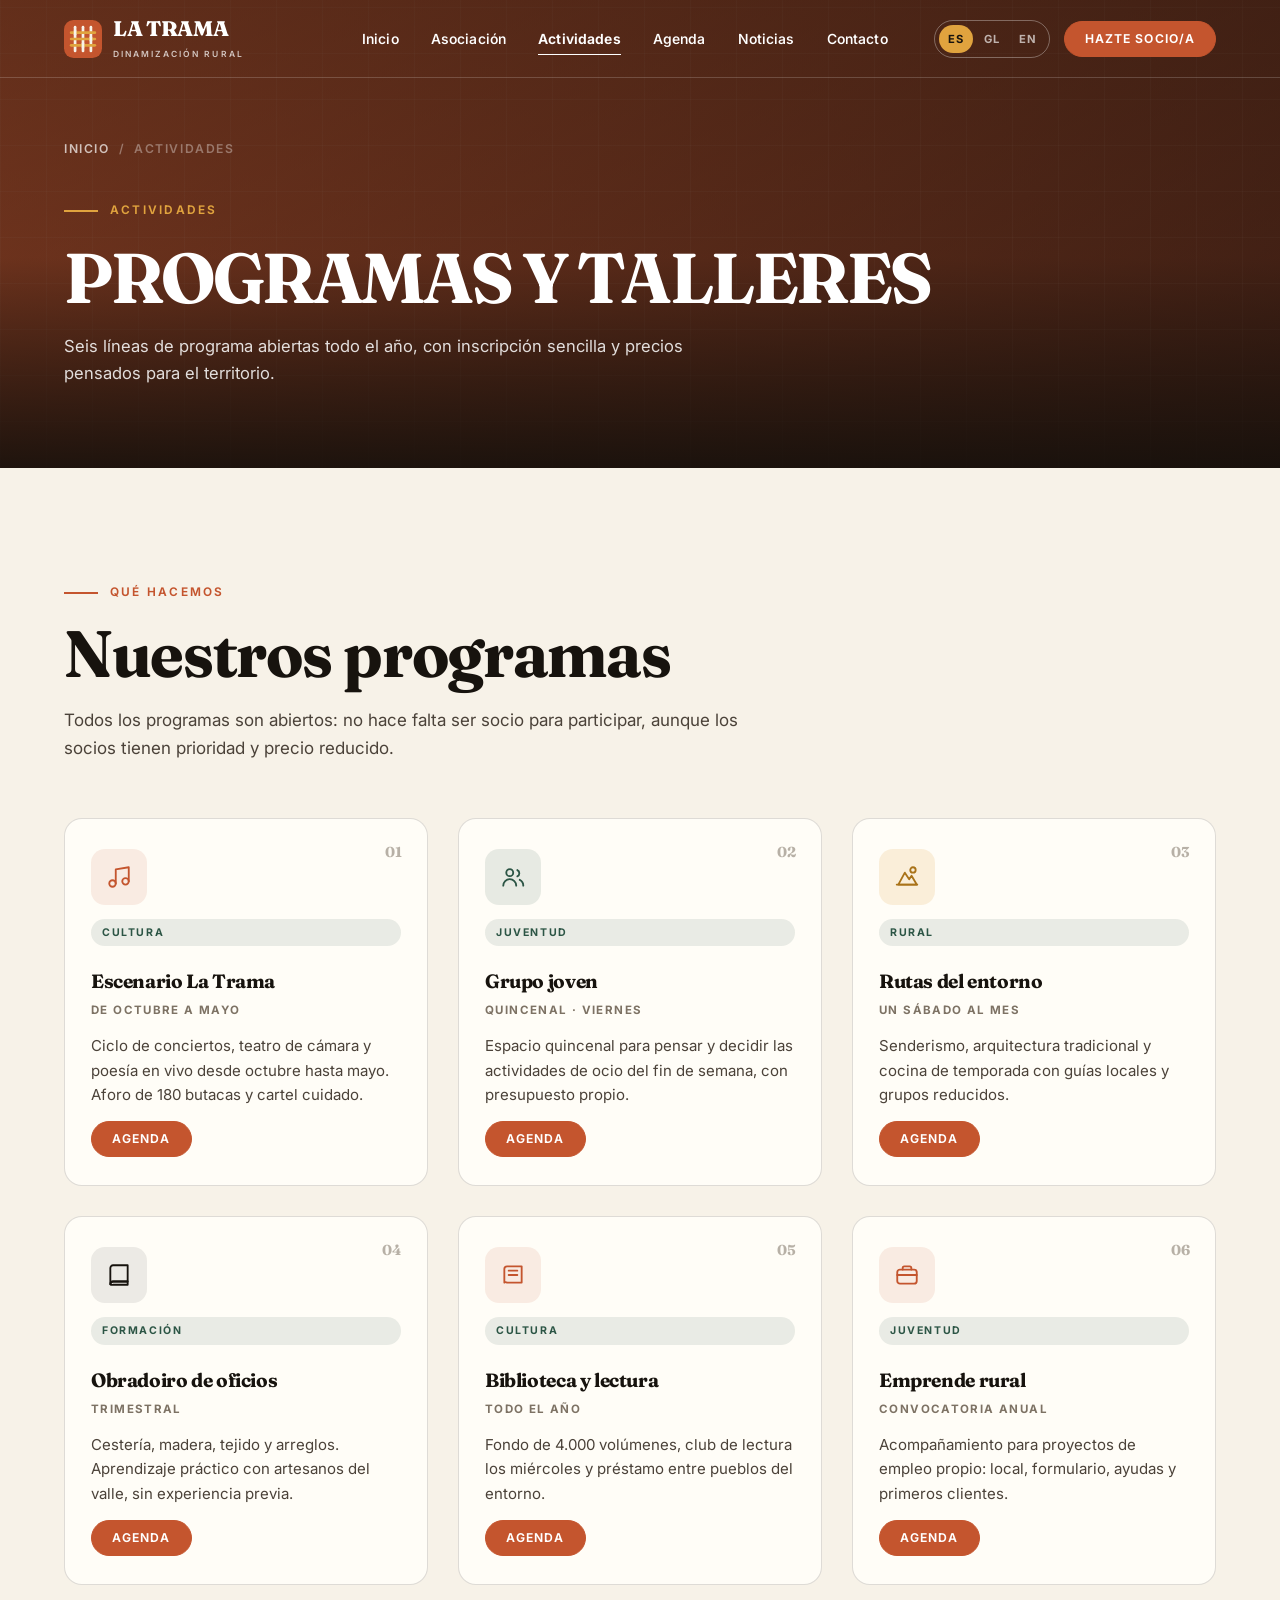
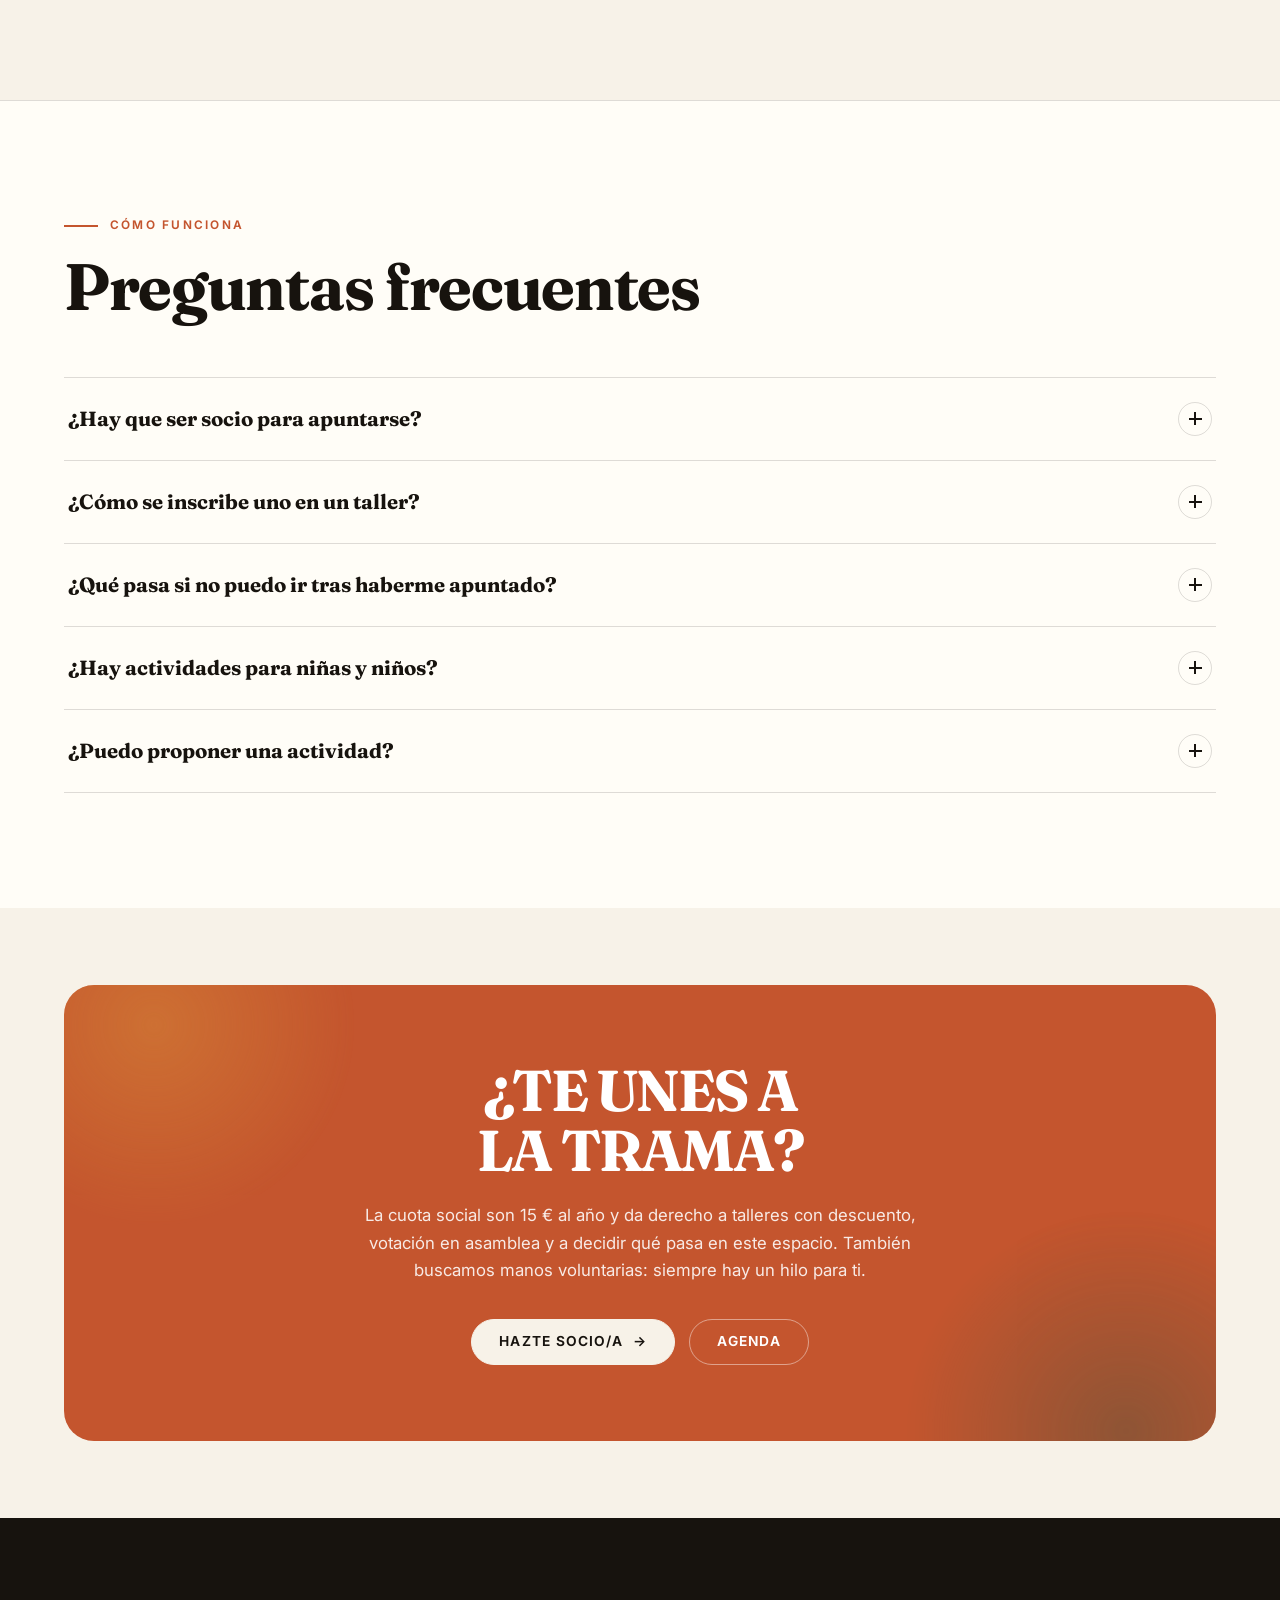
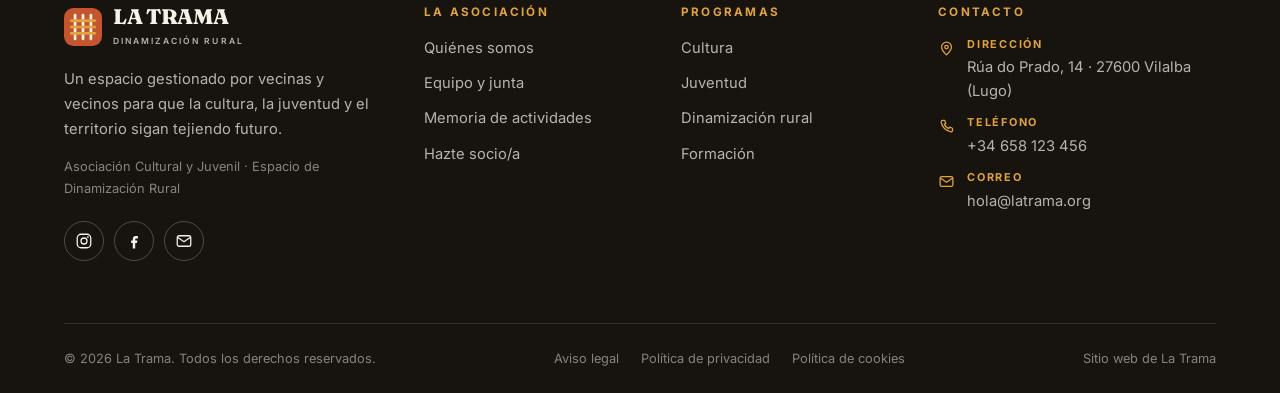
==== actividades.html @ b0d69751 "Web de La Trama: lloc estàtic multilingüe (ES/GL/EN)" ====
<!DOCTYPE html>
<html lang="es">
<head>
<meta charset="utf-8">
<meta name="viewport" content="width=device-width, initial-scale=1">
<title data-i18n-title="meta.title">La Trama · Asociación Cultural y Juvenil y Espacio de Dinamización Rural</title>
<meta name="description" content="Actividades y programas de La Trama: cultura, juventud, dinamización rural y formación con talleres abiertos todo el año." data-i18n-content="meta.desc.prog">
<meta name="theme-color" content="#973f1f">
<link rel="icon" href="data:image/svg+xml,%3Csvg xmlns='http://www.w3.org/2000/svg' viewBox='0 0 48 48'%3E%3Crect width='48' height='48' rx='12' fill='%23c4552e'/%3E%3Cg stroke='%23f7f2e8' stroke-width='3.4' stroke-linecap='round'%3E%3Cpath d='M14 9v30'/%3E%3Cpath d='M24 9v30'/%3E%3Cpath d='M34 9v30'/%3E%3C/g%3E%3Cg stroke='%23e0a33e' stroke-width='3.4' stroke-linecap='round'%3E%3Cpath d='M9 16h30'/%3E%3Cpath d='M9 32h30'/%3E%3Cpath d='M9 24h30'/%3E%3C/g%3E%3C/svg%3E">
<link rel="preconnect" href="https://fonts.googleapis.com">
<link rel="preconnect" href="https://fonts.gstatic.com" crossorigin>
<link href="https://fonts.googleapis.com/css2?family=Fraunces:opsz,wght@9..144,400..900&family=Inter:wght@400;500;600;700&display=swap" rel="stylesheet">
<link rel="stylesheet" href="assets/css/style.css">
</head>
<body>

<a class="skip-link" href="#main" data-i18n="common.skip">Saltar al contenido</a>

<header class="site-header">
  <div class="header-inner">
    <a class="brand" href="index.html" aria-label="La Trama">
      <svg class="brand__mark" viewBox="0 0 48 48" aria-hidden="true">
        <rect width="48" height="48" rx="12" fill="#c4552e"/>
        <g stroke="#f7f2e8" stroke-width="3.4" stroke-linecap="round"><path d="M14 9v30"/><path d="M24 9v30"/><path d="M34 9v30"/></g>
        <g stroke="#e0a33e" stroke-width="3.4" stroke-linecap="round"><path d="M9 16h30"/><path d="M9 24h30"/><path d="M9 32h30"/></g>
        <g stroke="#f7f2e8" stroke-width="3.4" stroke-linecap="round"><path d="M14 14v4"/><path d="M24 30v4"/><path d="M34 22v4"/></g>
      </svg>
      <span>
        <span class="brand__name" data-i18n="brand.name">La Trama</span>
        <span class="brand__sub" data-i18n="brand.sub">Dinamización Rural</span>
      </span>
    </a>

    <nav class="nav" aria-label="Principal">
      <a class="nav__link" href="index.html" data-i18n="nav.home">Inicio</a>
      <a class="nav__link" href="asociacion.html" data-i18n="nav.assoc">Asociación</a>
      <a class="nav__link" href="actividades.html" aria-current="page" data-i18n="nav.prog">Actividades</a>
      <a class="nav__link" href="agenda.html" data-i18n="nav.agenda">Agenda</a>
      <a class="nav__link" href="noticias.html" data-i18n="nav.news">Noticias</a>
      <a class="nav__link" href="contacto.html" data-i18n="nav.contact">Contacto</a>
    </nav>

    <div class="header-actions">
      <div class="lang" role="group" aria-label="Idioma">
        <button class="lang__btn" type="button" data-lang-btn="es" aria-pressed="true">ES</button>
        <button class="lang__btn" type="button" data-lang-btn="gl" aria-pressed="false">GL</button>
        <button class="lang__btn" type="button" data-lang-btn="en" aria-pressed="false">EN</button>
      </div>
      <a class="btn btn--sm" href="contacto.html" data-i18n="nav.cta">Hazte socio/a</a>
      <button class="burger" type="button" aria-label="Menú" aria-controls="mobile-menu" aria-expanded="false" data-i18n-aria="nav.menu">
        <span></span><span></span><span></span>
      </button>
    </div>
  </div>
</header>

<div class="mobile-menu" id="mobile-menu" aria-hidden="true">
  <a class="mobile-menu__link" href="index.html" style="--i:0"><span data-i18n="nav.home">Inicio</span><span class="n" data-i18n="nav.num01">01</span></a>
  <a class="mobile-menu__link" href="asociacion.html" style="--i:1"><span data-i18n="nav.assoc">Asociación</span><span class="n" data-i18n="nav.num02">02</span></a>
  <a class="mobile-menu__link" href="actividades.html" style="--i:2"><span data-i18n="nav.prog">Actividades</span><span class="n" data-i18n="nav.num03">03</span></a>
  <a class="mobile-menu__link" href="agenda.html" style="--i:3"><span data-i18n="nav.agenda">Agenda</span><span class="n" data-i18n="nav.num04">04</span></a>
  <a class="mobile-menu__link" href="noticias.html" style="--i:4"><span data-i18n="nav.news">Noticias</span><span class="n" data-i18n="nav.num05">05</span></a>
  <a class="mobile-menu__link" href="contacto.html" style="--i:5"><span data-i18n="nav.contact">Contacto</span><span class="n" data-i18n="nav.num06">06</span></a>
  <div class="mobile-menu__foot">
    <span data-i18n="nav.write">¿Hablamos? Escríbenos a hola@latrama.org</span>
    <a class="btn btn--light btn--sm" href="contacto.html" data-i18n="nav.cta">Hazte socio/a</a>
  </div>
</div>

<main id="main">

  <section class="hero hero--page" style="--hero-a:#c4552e;--hero-b:#5d2a1a">
    <div class="hero__inner">
      <div class="hero__panel is-active">
        <nav class="breadcrumb" aria-label="migas">
          <a href="index.html" data-i18n="nav.home">Inicio</a><span aria-hidden="true">/</span><span data-i18n="nav.prog">Actividades</span>
        </nav>
        <span class="kicker kicker--light" data-i18n="prog.hero.kicker">Actividades</span>
        <h1 class="page-title" data-i18n="prog.hero.title">Programas y talleres</h1>
        <p class="page-intro" data-i18n="prog.hero.intro">Seis líneas de programa abiertas todo el año, con inscripción sencilla.</p>
      </div>
    </div>
  </section>

  <!-- Programas -->
  <section class="section" id="programas">
    <div class="container">
      <div class="section-head" data-reveal>
        <span class="kicker" data-i18n="prog.kicker">Qué hacemos</span>
        <h2 class="h1" data-i18n="prog.title">Nuestros programas</h2>
        <p data-i18n="prog.lead">Todos los programas son abiertos: no hace falta ser socio para participar.</p>
      </div>

      <div class="grid-3" data-reveal-group>
        <article class="area-card" data-reveal>
          <span class="area-card__num">01</span>
          <div class="area-card__icon">
            <svg width="26" height="26" viewBox="0 0 24 24" fill="none" stroke="currentColor" stroke-width="1.7" stroke-linecap="round" stroke-linejoin="round" aria-hidden="true"><path d="M9 18V5l12-2v13"/><circle cx="6" cy="18" r="3"/><circle cx="18" cy="16" r="3"/></svg>
          </div>
          <span class="event-cat" data-i18n="prog.p1.tag">Cultura</span>
          <h3 class="h4" data-i18n="prog.p1.title">Escenario La Trama</h3>
          <span class="area-card__meta" data-i18n="prog.p1.meta">De octubre a mayo</span>
          <p data-i18n="prog.p1.text">Ciclo de conciertos, teatro de cámara y poesía en vivo.</p>
          <a class="btn btn--sm" href="agenda.html" data-i18n="nav.agenda">Agenda</a>
        </article>

        <article class="area-card" data-reveal>
          <span class="area-card__num">02</span>
          <div class="area-card__icon">
            <svg width="26" height="26" viewBox="0 0 24 24" fill="none" stroke="currentColor" stroke-width="1.7" stroke-linecap="round" stroke-linejoin="round" aria-hidden="true"><circle cx="9" cy="8" r="3.2"/><path d="M3 20c0-3.3 2.7-6 6-6s6 2.7 6 6"/><path d="M16 5.6a3.2 3.2 0 0 1 0 5.8"/><path d="M18.2 14.6c1.9.9 3.3 2.9 3.3 5.4"/></svg>
          </div>
          <span class="event-cat" data-i18n="prog.p2.tag">Juventud</span>
          <h3 class="h4" data-i18n="prog.p2.title">Grupo joven</h3>
          <span class="area-card__meta" data-i18n="prog.p2.meta">Quincenal · Viernes</span>
          <p data-i18n="prog.p2.text">Espacio quincenal para pensar y decidir el ocio del fin de semana.</p>
          <a class="btn btn--sm" href="agenda.html" data-i18n="nav.agenda">Agenda</a>
        </article>

        <article class="area-card" data-reveal>
          <span class="area-card__num">03</span>
          <div class="area-card__icon">
            <svg width="26" height="26" viewBox="0 0 24 24" fill="none" stroke="currentColor" stroke-width="1.7" stroke-linecap="round" stroke-linejoin="round" aria-hidden="true"><path d="M2.5 19h19"/><path d="M4 19 10 8l4 6 2.2-3.2L21 19z"/><circle cx="17.5" cy="5.5" r="2.5"/></svg>
          </div>
          <span class="event-cat" data-i18n="prog.p3.tag">Rural</span>
          <h3 class="h4" data-i18n="prog.p3.title">Rutas del entorno</h3>
          <span class="area-card__meta" data-i18n="prog.p3.meta">Un sábado al mes</span>
          <p data-i18n="prog.p3.text">Senderismo, arquitectura tradicional y cocina de temporada.</p>
          <a class="btn btn--sm" href="agenda.html" data-i18n="nav.agenda">Agenda</a>
        </article>

        <article class="area-card" data-reveal>
          <span class="area-card__num">04</span>
          <div class="area-card__icon">
            <svg width="26" height="26" viewBox="0 0 24 24" fill="none" stroke="currentColor" stroke-width="1.7" stroke-linecap="round" stroke-linejoin="round" aria-hidden="true"><path d="M4 5.5A2.5 2.5 0 0 1 6.5 3H20v15H6.5A2.5 2.5 0 0 0 4 20.5z"/><path d="M4 20.5A2.5 2.5 0 0 1 6.5 18H20v3H6.5A2.5 2.5 0 0 1 4 20.5z"/></svg>
          </div>
          <span class="event-cat" data-i18n="prog.p4.tag">Formación</span>
          <h3 class="h4" data-i18n="prog.p4.title">Obradoiro de oficios</h3>
          <span class="area-card__meta" data-i18n="prog.p4.meta">Trimestral</span>
          <p data-i18n="prog.p4.text">Cestería, madera, tejido y arreglos con artesanos del valle.</p>
          <a class="btn btn--sm" href="agenda.html" data-i18n="nav.agenda">Agenda</a>
        </article>

        <article class="area-card" data-reveal>
          <span class="area-card__num">05</span>
          <div class="area-card__icon">
            <svg width="26" height="26" viewBox="0 0 24 24" fill="none" stroke="currentColor" stroke-width="1.7" stroke-linecap="round" stroke-linejoin="round" aria-hidden="true"><path d="M4 19V6.5A2.5 2.5 0 0 1 6.5 4H20v15H6.5A2.5 2.5 0 0 0 4 19z"/><path d="M8 8h8M8 12h8"/></svg>
          </div>
          <span class="event-cat" data-i18n="prog.p5.tag">Cultura</span>
          <h3 class="h4" data-i18n="prog.p5.title">Biblioteca y lectura</h3>
          <span class="area-card__meta" data-i18n="prog.p5.meta">Todo el año</span>
          <p data-i18n="prog.p5.text">Fondo de 4.000 volúmenes, club de lectura los miércoles.</p>
          <a class="btn btn--sm" href="agenda.html" data-i18n="nav.agenda">Agenda</a>
        </article>

        <article class="area-card" data-reveal>
          <span class="area-card__num">06</span>
          <div class="area-card__icon">
            <svg width="26" height="26" viewBox="0 0 24 24" fill="none" stroke="currentColor" stroke-width="1.7" stroke-linecap="round" stroke-linejoin="round" aria-hidden="true"><rect x="3" y="7" width="18" height="13" rx="2.5"/><path d="M8 7V5.5A1.5 1.5 0 0 1 9.5 4h5A1.5 1.5 0 0 1 16 5.5V7"/><path d="M3 12h18"/></svg>
          </div>
          <span class="event-cat" data-i18n="prog.p6.tag">Juventud</span>
          <h3 class="h4" data-i18n="prog.p6.title">Emprende rural</h3>
          <span class="area-card__meta" data-i18n="prog.p6.meta">Convocatoria anual</span>
          <p data-i18n="prog.p6.text">Acompañamiento para proyectos de empleo propio en el territorio.</p>
          <a class="btn btn--sm" href="agenda.html" data-i18n="nav.agenda">Agenda</a>
        </article>
      </div>
    </div>
  </section>

  <!-- FAQ -->
  <section class="section section--paper section--ruled" id="faq">
    <div class="container">
      <div class="section-head" data-reveal>
        <span class="kicker" data-i18n="prog.faq.kicker">Cómo funciona</span>
        <h2 class="h1" data-i18n="prog.faq.title">Preguntas frecuentes</h2>
      </div>

      <div class="accordion" data-accordion>
        <div class="acc-item">
          <button class="acc-btn" type="button" aria-expanded="false" aria-controls="faq-1">
            <span data-i18n="prog.faq.q1.q">¿Hay que ser socio para apuntarse?</span>
            <span class="acc-btn__icon" aria-hidden="true"></span>
          </button>
          <div class="acc-panel" id="faq-1">
            <div class="acc-panel__inner" data-i18n="prog.faq.q1.a">No. Cualquier persona puede participar en cualquier actividad.</div>
          </div>
        </div>
        <div class="acc-item">
          <button class="acc-btn" type="button" aria-expanded="false" aria-controls="faq-2">
            <span data-i18n="prog.faq.q2.q">¿Cómo se inscribe uno en un taller?</span>
            <span class="acc-btn__icon" aria-hidden="true"></span>
          </button>
          <div class="acc-panel" id="faq-2">
            <div class="acc-panel__inner" data-i18n="prog.faq.q2.a">Por correo electrónico, por teléfono o acercándote al espacio en horario de apertura.</div>
          </div>
        </div>
        <div class="acc-item">
          <button class="acc-btn" type="button" aria-expanded="false" aria-controls="faq-3">
            <span data-i18n="prog.faq.q3.q">¿Qué pasa si no puedo ir tras haberme apuntado?</span>
            <span class="acc-btn__icon" aria-hidden="true"></span>
          </button>
          <div class="acc-panel" id="faq-3">
            <div class="acc-panel__inner" data-i18n="prog.faq.q3.a">Avisando con 24 horas de antelación la plaza se libera sin penalización.</div>
          </div>
        </div>
        <div class="acc-item">
          <button class="acc-btn" type="button" aria-expanded="false" aria-controls="faq-4">
            <span data-i18n="prog.faq.q4.q">¿Hay actividades para niñas y niños?</span>
            <span class="acc-btn__icon" aria-hidden="true"></span>
          </button>
          <div class="acc-panel" id="faq-4">
            <div class="acc-panel__inner" data-i18n="prog.faq.q4.a">Sí, sobre todo en la Escola de Verán y en los talleres familiares de fin de semana.</div>
          </div>
        </div>
        <div class="acc-item">
          <button class="acc-btn" type="button" aria-expanded="false" aria-controls="faq-5">
            <span data-i18n="prog.faq.q5.q">¿Puedo proponer una actividad?</span>
            <span class="acc-btn__icon" aria-hidden="true"></span>
          </button>
          <div class="acc-panel" id="faq-5">
            <div class="acc-panel__inner" data-i18n="prog.faq.q5.a">Escríbenos con la idea y la junta la valora en la asamblea del mes siguiente.</div>
          </div>
        </div>
      </div>
    </div>
  </section>

  <section class="section section--tight">
    <div class="container">
      <div class="cta-band" data-reveal="zoom">
        <h2 data-i18n="cta.title">¿Te unes a la trama?</h2>
        <p data-i18n="cta.text">La cuota social son 15 € al año.</p>
        <div class="hero__actions">
          <a class="btn btn--light" href="contacto.html"><span data-i18n="cta.btn">Hazte socio/a</span><span class="btn__arrow" aria-hidden="true">→</span></a>
          <a class="btn btn--outline-light" href="agenda.html">Agenda</a>
        </div>
      </div>
    </div>
  </section>

</main>

<footer class="site-footer">
  <div class="container">
    <div class="footer-grid">
      <div class="footer-brand">
        <a class="brand" href="index.html">
          <svg class="brand__mark" viewBox="0 0 48 48" aria-hidden="true">
            <rect width="48" height="48" rx="12" fill="#c4552e"/>
            <g stroke="#f7f2e8" stroke-width="3.4" stroke-linecap="round"><path d="M14 9v30"/><path d="M24 9v30"/><path d="M34 9v30"/></g>
            <g stroke="#e0a33e" stroke-width="3.4" stroke-linecap="round"><path d="M9 16h30"/><path d="M9 24h30"/><path d="M9 32h30"/></g>
          </svg>
          <span>
            <span class="brand__name" data-i18n="brand.name">La Trama</span>
            <span class="brand__sub" data-i18n="brand.sub">Dinamización Rural</span>
          </span>
        </a>
        <p data-i18n="footer.about">Un espacio gestionado por vecinas y vecinos.</p>
        <p style="margin-top:14px;font-size:.8rem;opacity:.7" data-i18n="footer.tagline">Asociación Cultural y Juvenil · Espacio de Dinamización Rural</p>

        <div class="socials">
          <a href="#" aria-label="Instagram"><svg width="18" height="18" viewBox="0 0 24 24" fill="none" stroke="currentColor" stroke-width="1.7" aria-hidden="true"><rect x="3" y="3" width="18" height="18" rx="5"/><circle cx="12" cy="12" r="4"/><circle cx="17.2" cy="6.8" r="1.2" fill="currentColor" stroke="none"/></svg></a>
          <a href="#" aria-label="Facebook"><svg width="18" height="18" viewBox="0 0 24 24" fill="currentColor" aria-hidden="true"><path d="M14.6 8.6h2.6V5.4h-2.6A4.2 4.2 0 0 0 10.4 9.6v1.8H8.2v3.2h2.2V22h3.2v-7.4h2.4l.4-3.2h-2.8V9.8c0-.7.4-1.2 1-1.2z"/></svg></a>
          <a href="#" aria-label="Correo"><svg width="18" height="18" viewBox="0 0 24 24" fill="none" stroke="currentColor" stroke-width="1.7" aria-hidden="true"><rect x="3" y="5" width="18" height="14" rx="2.5"/><path d="m3.8 7.4 8.2 5.6 8.2-5.6" stroke-linecap="round"/></svg></a>
        </div>
      </div>

      <div class="footer-col">
        <h4 data-i18n="footer.assoc">La asociación</h4>
        <ul>
          <li><a href="asociacion.html" data-i18n="footer.l1">Quiénes somos</a></li>
          <li><a href="asociacion.html#equipo" data-i18n="footer.l2">Equipo y junta</a></li>
          <li><a href="noticias.html" data-i18n="footer.l3">Memoria de actividades</a></li>
          <li><a href="contacto.html" data-i18n="footer.l4">Hazte socio/a</a></li>
        </ul>
      </div>

      <div class="footer-col">
        <h4 data-i18n="footer.prog">Programas</h4>
        <ul>
          <li><a href="actividades.html" data-i18n="footer.p1">Cultura</a></li>
          <li><a href="actividades.html" data-i18n="footer.p2">Juventud</a></li>
          <li><a href="actividades.html" data-i18n="footer.p3">Dinamización rural</a></li>
          <li><a href="actividades.html" data-i18n="footer.p4">Formación</a></li>
        </ul>
      </div>

      <div class="footer-col footer-contact">
        <h4 data-i18n="footer.contact">Contacto</h4>
        <ul>
          <li><svg width="17" height="17" viewBox="0 0 24 24" fill="none" stroke="currentColor" stroke-width="1.8" aria-hidden="true"><path d="M12 21s7-6.3 7-11a7 7 0 1 0-14 0c0 4.7 7 11 7 11z"/><circle cx="12" cy="10" r="2.5"/></svg><span><b data-i18n="footer.address.label">Dirección</b><span data-i18n="footer.address.value">Rúa do Prado, 14 · 27600 Vilalba (Lugo)</span></span></li>
          <li><svg width="17" height="17" viewBox="0 0 24 24" fill="none" stroke="currentColor" stroke-width="1.8" aria-hidden="true"><path d="M6.5 3.5h3l1.5 4-2 1.5a12 12 0 0 0 6 6l1.5-2 4 1.5v3a2 2 0 0 1-2.2 2A16.5 16.5 0 0 1 4.5 5.7 2 2 0 0 1 6.5 3.5z" stroke-linejoin="round"/></svg><span><b data-i18n="footer.phone.label">Teléfono</b><a href="tel:+34658123456">+34 658 123 456</a></span></li>
          <li><svg width="17" height="17" viewBox="0 0 24 24" fill="none" stroke="currentColor" stroke-width="1.8" aria-hidden="true"><rect x="3" y="5" width="18" height="14" rx="2.5"/><path d="m3.8 7.4 8.2 5.6 8.2-5.6" stroke-linecap="round"/></svg><span><b data-i18n="footer.email.label">Correo</b><a href="mailto:hola@latrama.org">hola@latrama.org</a></span></li>
        </ul>
      </div>
    </div>

    <div class="footer-bottom">
      <span data-i18n="footer.rights">© 2026 La Trama. Todos los derechos reservados.</span>
      <ul>
        <li><a href="#" data-i18n="footer.g1">Aviso legal</a></li>
        <li><a href="#" data-i18n="footer.g2">Política de privacidad</a></li>
        <li><a href="#" data-i18n="footer.g3">Política de cookies</a></li>
      </ul>
      <span data-i18n="footer.made">Sitio web de La Trama</span>
    </div>
  </div>
</footer>

<script src="assets/js/i18n.js"></script>
<script src="assets/js/main.js"></script>
</body>
</html>
---- assets/css/style.css ----
/* ==========================================================================
   LA TRAMA · Asociación Cultural y Juvenil / Espacio de Dinamización Rural
   Sistema de diseño — hoja de estilos principal
   ========================================================================== */

/* --------------------------------------------------------------------------
   1. Tokens
   -------------------------------------------------------------------------- */
:root {
  /* Color */
  --ink: #17130e;
  --ink-2: #4b4239;
  --ink-3: #7d7264;
  --cream: #f7f2e8;
  --cream-2: #efe6d6;
  --paper: #fffdf7;
  --terra: #c4552e;
  --terra-dk: #973f1f;
  --forest: #2c5545;
  --forest-dk: #1d3a2f;
  --ochre: #e0a33e;
  --clay: #e6d4b9;
  --line: rgba(23, 19, 14, 0.14);
  --line-soft: rgba(23, 19, 14, 0.08);

  /* Sombras */
  --sh-1: 0 1px 2px rgba(23, 19, 14, 0.05), 0 10px 30px rgba(23, 19, 14, 0.06);
  --sh-2: 0 24px 70px rgba(23, 19, 14, 0.16);
  --sh-inset: inset 0 0 0 1px var(--line);

  /* Radios */
  --r-xs: 6px;
  --r-sm: 10px;
  --r: 18px;
  --r-lg: 30px;
  --r-pill: 999px;

  /* Tipografía */
  --font-display: "Fraunces", "Iowan Old Style", Georgia, "Times New Roman", serif;
  --font-sans: "Inter", -apple-system, BlinkMacSystemFont, "Segoe UI", Roboto,
    Helvetica, Arial, sans-serif;

  /* Medidas */
  --maxw: 1240px;
  --maxw-narrow: 860px;
  --gutter: clamp(20px, 4vw, 44px);
  --header-h: 78px;

  /* Motion */
  --ease: cubic-bezier(0.22, 0.61, 0.36, 1);
  --ease-out: cubic-bezier(0.16, 1, 0.3, 1);
  --dur: 0.5s;
}

/* --------------------------------------------------------------------------
   2. Reset y base
   -------------------------------------------------------------------------- */
*,
*::before,
*::after { box-sizing: border-box; }

* { margin: 0; }

html {
  -webkit-text-size-adjust: 100%;
  scroll-behavior: smooth;
}

body {
  font-family: var(--font-sans);
  font-size: 17px;
  line-height: 1.65;
  color: var(--ink);
  background: var(--cream);
  -webkit-font-smoothing: antialiased;
  -moz-osx-font-smoothing: grayscale;
  overflow-x: hidden;
  font-synthesis-weight: none;
}

body.is-locked { overflow: hidden; }

img,
svg,
picture { display: block; max-width: 100%; }

img { height: auto; }

a { color: inherit; text-decoration: none; }

button,
input,
textarea,
select {
  font: inherit;
  color: inherit;
}

button { cursor: pointer; background: none; border: 0; }

ul, ol { list-style: none; padding: 0; }

:focus-visible {
  outline: 3px solid var(--ochre);
  outline-offset: 3px;
  border-radius: 4px;
}

::selection { background: var(--ochre); color: var(--ink); }

/* --------------------------------------------------------------------------
   3. Tipografía
   -------------------------------------------------------------------------- */
h1, h2, h3, h4, h5 {
  font-family: var(--font-display);
  font-weight: 700;
  line-height: 1.05;
  letter-spacing: -0.02em;
  font-variation-settings: "SOFT" 20, "WONK" 0;
  text-wrap: balance;
}

.display {
  font-size: clamp(2.6rem, 7.4vw, 5.6rem);
  line-height: 0.98;
  letter-spacing: -0.03em;
  text-transform: uppercase;
}

.h1 { font-size: clamp(2.3rem, 5.6vw, 4.1rem); line-height: 1.02; }
.h2 { font-size: clamp(1.9rem, 3.9vw, 3.05rem); line-height: 1.06; }
.h3 { font-size: clamp(1.35rem, 2.2vw, 1.75rem); line-height: 1.15; }
.h4 { font-size: clamp(1.1rem, 1.5vw, 1.28rem); line-height: 1.25; }

.lead {
  font-size: clamp(1.06rem, 1.4vw, 1.2rem);
  line-height: 1.7;
  color: var(--ink-2);
}

.muted { color: var(--ink-3); }

.serif-italic {
  font-family: var(--font-display);
  font-style: italic;
  font-weight: 500;
}

strong, b { font-weight: 650; color: var(--ink); }

/* Kicker / etiqueta superior */
.kicker {
  display: inline-flex;
  align-items: center;
  gap: 12px;
  font-size: 0.74rem;
  font-weight: 650;
  letter-spacing: 0.19em;
  text-transform: uppercase;
  color: var(--terra);
}

.kicker::before {
  content: "";
  width: 34px;
  height: 2px;
  background: currentColor;
  flex: none;
}

.kicker--light { color: var(--ochre); }
.kicker--center { justify-content: center; }

/* --------------------------------------------------------------------------
   4. Layout y utilidades
   -------------------------------------------------------------------------- */
.container {
  width: 100%;
  max-width: var(--maxw);
  margin-inline: auto;
  padding-inline: var(--gutter);
}

.container--narrow { max-width: var(--maxw-narrow); }

.section {
  position: relative;
  padding-block: clamp(64px, 9vw, 122px);
}

.section--tight { padding-block: clamp(48px, 6vw, 84px); }
.section--paper { background: var(--paper); }
.section--ink { background: var(--forest-dk); color: var(--cream); }
.section--ink h2,
.section--ink h3 { color: var(--cream); }

.section--ruled { border-top: 1px solid var(--line); }

[id] { scroll-margin-top: calc(var(--header-h) + 18px); }

.center { text-align: center; }

.section-head {
  display: flex;
  flex-direction: column;
  gap: 18px;
  max-width: 720px;
  margin-bottom: clamp(34px, 4.5vw, 56px);
}

.section-head--center {
  align-items: center;
  text-align: center;
  margin-inline: auto;
}

.section-head p { color: var(--ink-2); }

.section-head__row {
  display: flex;
  align-items: flex-end;
  justify-content: space-between;
  gap: 28px;
  flex-wrap: wrap;
}

.sr-only {
  position: absolute;
  width: 1px; height: 1px;
  padding: 0; margin: -1px;
  overflow: hidden;
  clip: rect(0 0 0 0);
  white-space: nowrap;
  border: 0;
}

.skip-link {
  position: absolute;
  left: 16px;
  top: -60px;
  z-index: 200;
  background: var(--ink);
  color: var(--cream);
  padding: 10px 18px;
  border-radius: var(--r-sm);
  transition: top 0.2s var(--ease);
}

.skip-link:focus { top: 14px; }

/* Trama decorativa (patrón de tejido) */
.weave-rule {
  height: 14px;
  width: 100%;
  background-image:
    repeating-linear-gradient(90deg, var(--line) 0 12px, transparent 12px 24px),
    repeating-linear-gradient(90deg, var(--line-soft) 0 4px, transparent 4px 24px);
  background-position: 0 0, 0 6px;
  background-repeat: repeat-x;
  background-size: 24px 2px, 24px 2px;
  opacity: 0.9;
}

/* --------------------------------------------------------------------------
   5. Botones
   -------------------------------------------------------------------------- */
.btn {
  --btn-bg: var(--terra);
  --btn-fg: #fff;
  --btn-bd: var(--terra);
  position: relative;
  display: inline-flex;
  align-items: center;
  gap: 10px;
  padding: 15px 27px;
  border-radius: var(--r-pill);
  background: var(--btn-bg);
  color: var(--btn-fg);
  border: 1.5px solid var(--btn-bd);
  font-size: 0.86rem;
  font-weight: 650;
  letter-spacing: 0.09em;
  text-transform: uppercase;
  line-height: 1;
  transition: transform 0.35s var(--ease-out), background 0.3s var(--ease),
    color 0.3s var(--ease), border-color 0.3s var(--ease), box-shadow 0.3s var(--ease);
  overflow: hidden;
  isolation: isolate;
}

.btn:hover {
  transform: translateY(-3px);
  box-shadow: 0 14px 30px rgba(23, 19, 14, 0.18);
}

.btn:active { transform: translateY(-1px); }

.btn .btn__arrow {
  display: inline-block;
  transition: transform 0.35s var(--ease-out);
}

.btn:hover .btn__arrow { transform: translateX(5px); }

.btn--ghost {
  --btn-bg: transparent;
  --btn-fg: var(--ink);
  --btn-bd: var(--line);
}

.btn--ghost:hover {
  --btn-bg: var(--ink);
  --btn-fg: var(--cream);
  --btn-bd: var(--ink);
}

.btn--light {
  --btn-bg: var(--cream);
  --btn-fg: var(--ink);
  --btn-bd: var(--cream);
}

.btn--light:hover { --btn-bg: var(--ochre); --btn-bd: var(--ochre); }

.btn--outline-light {
  --btn-bg: transparent;
  --btn-fg: #fff;
  --btn-bd: rgba(255, 255, 255, 0.45);
}

.btn--outline-light:hover {
  --btn-bg: #fff;
  --btn-fg: var(--ink);
  --btn-bd: #fff;
}

.btn--forest {
  --btn-bg: var(--forest);
  --btn-fg: #fff;
  --btn-bd: var(--forest);
}

.btn--sm { padding: 11px 20px; font-size: 0.76rem; }
.btn--wide { padding-inline: 34px; }

/* Enlace de texto con subrayado animado */
.link-arrow {
  display: inline-flex;
  align-items: center;
  gap: 8px;
  font-size: 0.8rem;
  font-weight: 700;
  letter-spacing: 0.13em;
  text-transform: uppercase;
  color: var(--terra);
  padding-bottom: 3px;
  background-image: linear-gradient(currentColor, currentColor);
  background-size: 0% 1.5px;
  background-position: 0 100%;
  background-repeat: no-repeat;
  transition: background-size 0.4s var(--ease-out), color 0.25s var(--ease);
}

.link-arrow:hover {
  background-size: 100% 1.5px;
  color: var(--terra-dk);
}

.link-arrow span:last-child { transition: transform 0.35s var(--ease-out); }
.link-arrow:hover span:last-child { transform: translateX(4px); }

.link-plain {
  color: var(--ink);
  background-image: linear-gradient(currentColor, currentColor);
  background-size: 100% 1px;
  background-position: 0 100%;
  background-repeat: no-repeat;
  transition: color 0.25s var(--ease);
}

.link-plain:hover { color: var(--terra); }

/* --------------------------------------------------------------------------
   6. Cabecera y navegación
   -------------------------------------------------------------------------- */
.site-header {
  position: fixed;
  inset: 0 0 auto 0;
  z-index: 90;
  height: var(--header-h);
  display: flex;
  align-items: center;
  color: #fff;
  transition: background 0.4s var(--ease), color 0.4s var(--ease),
    box-shadow 0.4s var(--ease), height 0.4s var(--ease);
}

.site-header::after {
  content: "";
  position: absolute;
  inset: auto 0 0 0;
  height: 1px;
  background: rgba(255, 255, 255, 0.18);
  transition: background 0.4s var(--ease);
}

.site-header.is-scrolled {
  background: rgba(247, 242, 232, 0.93);
  backdrop-filter: blur(14px);
  -webkit-backdrop-filter: blur(14px);
  color: var(--ink);
  height: 68px;
  box-shadow: 0 10px 34px rgba(23, 19, 14, 0.08);
}

.site-header.is-scrolled::after { background: transparent; }

.site-header.is-open {
  background: transparent;
  box-shadow: none;
  color: #fff;
}

.site-header.is-open::after { background: rgba(255, 255, 255, 0.18); }

.header-inner {
  width: 100%;
  max-width: var(--maxw);
  margin-inline: auto;
  padding-inline: var(--gutter);
  display: flex;
  align-items: center;
  gap: 24px;
}

/* Logo */
.brand {
  display: inline-flex;
  align-items: center;
  gap: 11px;
  margin-right: auto;
  flex: none;
}

.brand__mark {
  width: 38px;
  height: 38px;
  flex: none;
  transition: transform 0.6s var(--ease-out);
}

.brand:hover .brand__mark { transform: rotate(-90deg); }

.brand__name {
  font-family: var(--font-display);
  font-size: 1.32rem;
  font-weight: 800;
  letter-spacing: -0.015em;
  line-height: 1;
  text-transform: uppercase;
}

.brand__sub {
  display: block;
  font-family: var(--font-sans);
  font-size: 0.53rem;
  font-weight: 600;
  letter-spacing: 0.24em;
  text-transform: uppercase;
  opacity: 0.72;
  margin-top: 4px;
}

/* Nav principal */
.nav { display: flex; align-items: center; gap: 4px; }

.nav__link {
  position: relative;
  padding: 9px 14px;
  font-size: 0.87rem;
  font-weight: 550;
  letter-spacing: 0.01em;
  border-radius: var(--r-pill);
  transition: background 0.3s var(--ease), color 0.3s var(--ease);
  white-space: nowrap;
}

.nav__link::after {
  content: "";
  position: absolute;
  left: 14px;
  right: 14px;
  bottom: 4px;
  height: 1.5px;
  background: currentColor;
  transform: scaleX(0);
  transform-origin: left;
  transition: transform 0.35s var(--ease-out);
}

.nav__link:hover::after,
.nav__link[aria-current="page"]::after { transform: scaleX(1); }

.nav__link[aria-current="page"] { font-weight: 650; }

.header-actions {
  display: flex;
  align-items: center;
  gap: 14px;
  margin-left: 8px;
}

/* Selector de idioma */
.lang {
  display: inline-flex;
  align-items: center;
  gap: 2px;
  padding: 4px;
  border-radius: var(--r-pill);
  border: 1px solid currentColor;
  border-color: rgba(255, 255, 255, 0.32);
  transition: border-color 0.4s var(--ease);
}

.site-header.is-scrolled .lang { border-color: var(--line); }

.lang__btn {
  min-width: 34px;
  padding: 5px 8px;
  border-radius: var(--r-pill);
  font-size: 0.7rem;
  font-weight: 700;
  letter-spacing: 0.08em;
  text-transform: uppercase;
  opacity: 0.65;
  transition: background 0.3s var(--ease), color 0.3s var(--ease), opacity 0.3s var(--ease);
}

.lang__btn:hover { opacity: 1; }

.lang__btn[aria-pressed="true"] {
  background: var(--ochre);
  color: var(--ink);
  opacity: 1;
}

/* Botón hamburguesa */
.burger {
  display: none;
  width: 44px;
  height: 44px;
  border-radius: 50%;
  border: 1px solid currentColor;
  border-color: rgba(255, 255, 255, 0.32);
  position: relative;
  flex: none;
}

.site-header.is-scrolled .burger { border-color: var(--line); }

.burger span {
  position: absolute;
  left: 13px;
  width: 18px;
  height: 1.8px;
  background: currentColor;
  border-radius: 2px;
  transition: transform 0.4s var(--ease-out), opacity 0.2s var(--ease);
}

.burger span:nth-child(1) { top: 17px; }
.burger span:nth-child(2) { top: 22px; }
.burger span:nth-child(3) { top: 27px; }

.site-header.is-open .burger span:nth-child(1) { transform: translateY(5px) rotate(45deg); }
.site-header.is-open .burger span:nth-child(2) { opacity: 0; }
.site-header.is-open .burger span:nth-child(3) { transform: translateY(-5px) rotate(-45deg); }

/* Menú móvil */
.mobile-menu {
  position: fixed;
  inset: 0;
  z-index: 80;
  background: var(--forest-dk);
  color: var(--cream);
  padding: calc(var(--header-h) + 26px) var(--gutter) 40px;
  display: flex;
  flex-direction: column;
  gap: 8px;
  overflow-y: auto;
  opacity: 0;
  visibility: hidden;
  transform: translateY(-12px);
  transition: opacity 0.4s var(--ease), transform 0.5s var(--ease-out), visibility 0.4s;
}

.mobile-menu.is-open {
  opacity: 1;
  visibility: visible;
  transform: none;
}

.mobile-menu__link {
  font-family: var(--font-display);
  font-size: clamp(2rem, 9vw, 3.1rem);
  font-weight: 700;
  line-height: 1.18;
  letter-spacing: -0.02em;
  text-transform: uppercase;
  padding: 6px 0;
  border-bottom: 1px solid rgba(247, 242, 232, 0.13);
  display: flex;
  align-items: baseline;
  justify-content: space-between;
  gap: 14px;
  opacity: 0;
  transform: translateY(18px);
  transition: opacity 0.5s var(--ease), transform 0.6s var(--ease-out), color 0.3s;
}

.mobile-menu.is-open .mobile-menu__link {
  opacity: 1;
  transform: none;
  transition-delay: calc(var(--i, 0) * 60ms + 80ms);
}

.mobile-menu__link:hover { color: var(--ochre); }

.mobile-menu__link > span:first-child { display: block; }

.mobile-menu__link .n {
  font-family: var(--font-sans);
  font-size: 0.7rem;
  font-weight: 600;
  letter-spacing: 0.2em;
  opacity: 0.5;
}

.mobile-menu__foot {
  margin-top: auto;
  padding-top: 34px;
  display: flex;
  flex-direction: column;
  gap: 16px;
  font-size: 0.9rem;
  color: rgba(247, 242, 232, 0.72);
}

/* --------------------------------------------------------------------------
   7. Hero (slider de portada)
   -------------------------------------------------------------------------- */
.hero {
  position: relative;
  min-height: min(100svh, 880px);
  display: flex;
  align-items: flex-end;
  overflow: hidden;
  background: var(--forest-dk);
  color: #fff;
  isolation: isolate;
}

.hero--page {
  min-height: clamp(340px, 52vh, 520px);
  align-items: center;
  background:
    repeating-linear-gradient(90deg, rgba(247, 242, 232, 0.05) 0 1px, transparent 1px 46px),
    repeating-linear-gradient(0deg, rgba(247, 242, 232, 0.05) 0 1px, transparent 1px 46px),
    linear-gradient(135deg, var(--hero-a, #2c5545) 0%, var(--hero-b, #14241d) 100%);
}

.hero--page::before {
  background: linear-gradient(to top, rgba(19, 15, 11, 0.55), rgba(19, 15, 11, 0.12));
}

.hero__media { position: absolute; inset: 0; z-index: -2; }

.hero__slide {
  position: absolute;
  inset: 0;
  opacity: 0;
  visibility: hidden;
  transition: opacity 1.1s var(--ease), visibility 1.1s;
}

.hero__slide.is-active { opacity: 1; visibility: visible; }

.hero__slide img {
  width: 100%;
  height: 100%;
  object-fit: cover;
}

.hero__slide.is-active img {
  animation: kenburns 9s var(--ease) forwards;
}

@keyframes kenburns {
  from { transform: scale(1.02); }
  to { transform: scale(1.13); }
}

.hero::before {
  content: "";
  position: absolute;
  inset: 0;
  z-index: -1;
  background:
    linear-gradient(to top, rgba(19, 15, 11, 0.92) 0%, rgba(19, 15, 11, 0.45) 45%, rgba(19, 15, 11, 0.55) 100%);
}

.hero__inner {
  position: relative;
  width: 100%;
  max-width: var(--maxw);
  margin-inline: auto;
  padding: calc(var(--header-h) + 40px) var(--gutter) clamp(96px, 12vh, 140px);
}

.hero--page .hero__inner { padding-block: calc(var(--header-h) + 44px) clamp(48px, 7vh, 76px); }

.hero__panels {
  position: relative;
  max-width: 940px;
  min-height: 1px;
}

.hero__panel { display: none; }
.hero__panel.is-active { display: block; }

.hero__panel > * + * { margin-top: 22px; }

.hero__title {
  font-size: clamp(2.7rem, 8.2vw, 6.4rem);
  line-height: 0.95;
  letter-spacing: -0.035em;
  text-transform: uppercase;
  font-weight: 800;
}

.hero__title em {
  font-style: normal;
  color: var(--ochre);
  font-variation-settings: "SOFT" 40, "WONK" 1;
}

.hero__sub {
  font-size: clamp(1.02rem, 1.5vw, 1.24rem);
  line-height: 1.6;
  color: rgba(255, 255, 255, 0.85);
  max-width: 620px;
}

.hero__actions {
  display: flex;
  flex-wrap: wrap;
  gap: 14px;
  margin-top: 34px !important;
}

/* Entrada de contenido del slide activo */
.hero__panel > * {
  opacity: 0;
  transform: translateY(26px);
}

.hero__panel.is-active > * {
  animation: rise 0.9s var(--ease-out) forwards;
}

.hero__panel.is-active > *:nth-child(1) { animation-delay: 0.1s; }
.hero__panel.is-active > *:nth-child(2) { animation-delay: 0.2s; }
.hero__panel.is-active > *:nth-child(3) { animation-delay: 0.32s; }
.hero__panel.is-active > *:nth-child(4) { animation-delay: 0.44s; }

/* Página interior: el panel es estático */
.hero--page .hero__panel > * { opacity: 1; transform: none; animation: none; }

@keyframes rise {
  to { opacity: 1; transform: none; }
}

/* Controles del slider */
.hero__controls {
  position: absolute;
  left: 0;
  right: 0;
  bottom: 30px;
  z-index: 3;
}

.hero__controls-inner {
  max-width: var(--maxw);
  margin-inline: auto;
  padding-inline: var(--gutter);
  display: flex;
  align-items: center;
  justify-content: space-between;
  gap: 20px;
}

.hero__dots { display: flex; gap: 10px; align-items: center; }

.hero__dot {
  position: relative;
  width: 62px;
  height: 3px;
  background: rgba(255, 255, 255, 0.3);
  border-radius: 3px;
  overflow: hidden;
}

.hero__dot::after {
  content: "";
  position: absolute;
  inset: 0;
  background: var(--ochre);
  transform: scaleX(0);
  transform-origin: left;
}

.hero__dot[aria-selected="true"]::after {
  animation: fillbar 6.4s linear forwards;
}

.hero.is-paused .hero__dot[aria-selected="true"]::after { animation-play-state: paused; }

@keyframes fillbar { to { transform: scaleX(1); } }

.hero__nav { display: flex; gap: 8px; align-items: center; }

.hero__arrow {
  width: 46px;
  height: 46px;
  border-radius: 50%;
  border: 1px solid rgba(255, 255, 255, 0.35);
  color: #fff;
  display: grid;
  place-items: center;
  transition: background 0.3s var(--ease), color 0.3s var(--ease), border-color 0.3s var(--ease), transform 0.3s var(--ease);
}

.hero__arrow:hover {
  background: var(--cream);
  color: var(--ink);
  border-color: var(--cream);
  transform: scale(1.06);
}

.hero__counter {
  font-size: 0.76rem;
  font-weight: 650;
  letter-spacing: 0.16em;
  color: rgba(255, 255, 255, 0.75);
  font-variant-numeric: tabular-nums;
}

.hero__counter b { color: var(--ochre); font-weight: 700; }

/* Indicador de scroll */
.hero__scroll {
  position: absolute;
  right: var(--gutter);
  bottom: 96px;
  z-index: 3;
  display: flex;
  flex-direction: column;
  align-items: center;
  gap: 12px;
  font-size: 0.64rem;
  letter-spacing: 0.22em;
  text-transform: uppercase;
  color: rgba(255, 255, 255, 0.7);
  writing-mode: vertical-rl;
}

.hero__scroll::after {
  content: "";
  width: 1px;
  height: 54px;
  background: linear-gradient(to bottom, rgba(255, 255, 255, 0.7), transparent);
  animation: scrollhint 2.2s var(--ease) infinite;
}

@keyframes scrollhint {
  0% { transform: scaleY(0); transform-origin: top; }
  50% { transform: scaleY(1); transform-origin: top; }
  51% { transform-origin: bottom; }
  100% { transform: scaleY(0); transform-origin: bottom; }
}

/* --------------------------------------------------------------------------
   8. Bloque introductorio (dos columnas)
   -------------------------------------------------------------------------- */
.split {
  display: grid;
  grid-template-columns: 1.05fr 0.95fr;
  gap: clamp(34px, 5vw, 74px);
  align-items: center;
}

.split__media {
  position: relative;
  border-radius: var(--r-lg);
  overflow: hidden;
  box-shadow: var(--sh-2);
}

.split__media img { width: 100%; aspect-ratio: 5 / 4; object-fit: cover; }

.split__body > * + * { margin-top: 20px; }

.split__stats {
  display: grid;
  grid-template-columns: repeat(3, 1fr);
  gap: 18px;
  margin-top: 34px !important;
  padding-top: 30px;
  border-top: 1px solid var(--line);
}

.stat__num {
  font-family: var(--font-display);
  font-size: clamp(1.85rem, 3vw, 2.5rem);
  font-weight: 800;
  line-height: 1;
  color: var(--terra);
  letter-spacing: -0.03em;
}

.stat__label {
  display: block;
  margin-top: 7px;
  font-size: 0.76rem;
  line-height: 1.4;
  letter-spacing: 0.06em;
  text-transform: uppercase;
  color: var(--ink-3);
  font-weight: 600;
}

/* Insignia flotante sobre la imagen */
.media-badge {
  position: absolute;
  left: 22px;
  bottom: 22px;
  background: var(--paper);
  color: var(--ink);
  border-radius: var(--r);
  padding: 16px 20px;
  box-shadow: var(--sh-1);
  max-width: 240px;
}

.media-badge b {
  display: block;
  font-family: var(--font-display);
  font-size: 1.5rem;
  line-height: 1;
  margin-bottom: 5px;
}

.media-badge span { font-size: 0.8rem; color: var(--ink-3); line-height: 1.4; display: block; }

/* --------------------------------------------------------------------------
   9. Tarjetas de áreas / programas
   -------------------------------------------------------------------------- */
.grid-4 {
  display: grid;
  grid-template-columns: repeat(4, 1fr);
  gap: clamp(16px, 2vw, 26px);
}

.grid-3 {
  display: grid;
  grid-template-columns: repeat(3, 1fr);
  gap: clamp(18px, 2.4vw, 30px);
}

.grid-2 {
  display: grid;
  grid-template-columns: repeat(2, 1fr);
  gap: clamp(20px, 3vw, 36px);
}

.area-card {
  position: relative;
  display: flex;
  flex-direction: column;
  gap: 14px;
  padding: 30px 26px 28px;
  background: var(--paper);
  border: 1px solid var(--line);
  border-radius: var(--r);
  overflow: hidden;
  transition: transform 0.45s var(--ease-out), box-shadow 0.45s var(--ease), border-color 0.45s var(--ease);
}

.area-card::before {
  content: "";
  position: absolute;
  inset: 0 0 auto 0;
  height: 3px;
  background: var(--terra);
  transform: scaleX(0);
  transform-origin: left;
  transition: transform 0.5s var(--ease-out);
}

.area-card:nth-child(2)::before { background: var(--forest); }
.area-card:nth-child(3)::before { background: var(--ochre); }
.area-card:nth-child(4)::before { background: var(--ink); }

.area-card:hover {
  transform: translateY(-7px);
  box-shadow: var(--sh-2);
  border-color: transparent;
}

.area-card:hover::before { transform: scaleX(1); }

.area-card__icon {
  width: 56px;
  height: 56px;
  border-radius: 14px;
  display: grid;
  place-items: center;
  background: rgba(196, 85, 46, 0.1);
  color: var(--terra);
  transition: transform 0.5s var(--ease-out);
}

.area-card:nth-child(2) .area-card__icon { background: rgba(44, 85, 69, 0.11); color: var(--forest); }
.area-card:nth-child(3) .area-card__icon { background: rgba(224, 163, 62, 0.16); color: #a97319; }
.area-card:nth-child(4) .area-card__icon { background: rgba(23, 19, 14, 0.08); color: var(--ink); }

.area-card:hover .area-card__icon { transform: rotate(-8deg) scale(1.06); }

.area-card__num {
  position: absolute;
  top: 22px;
  right: 24px;
  font-family: var(--font-display);
  font-size: 0.9rem;
  font-weight: 700;
  color: var(--ink-3);
  opacity: 0.55;
  letter-spacing: 0.05em;
}

.area-card p { font-size: 0.94rem; color: var(--ink-2); line-height: 1.62; }

.area-card__meta {
  font-size: 0.72rem;
  font-weight: 700;
  letter-spacing: 0.12em;
  text-transform: uppercase;
  color: var(--ink-3);
  margin-top: -6px;
}

.area-card .btn { margin-top: auto; align-self: flex-start; }

.area-card .link-arrow { margin-top: auto; padding-top: 8px; align-self: flex-start; }

/* --------------------------------------------------------------------------
   10. Tarjetas de imagen (actividades destacadas / noticias)
   -------------------------------------------------------------------------- */
.media-card {
  position: relative;
  display: flex;
  flex-direction: column;
  background: var(--paper);
  border: 1px solid var(--line);
  border-radius: var(--r);
  overflow: hidden;
  transition: transform 0.45s var(--ease-out), box-shadow 0.45s var(--ease);
  height: 100%;
}

.media-card:hover { transform: translateY(-6px); box-shadow: var(--sh-2); }

.media-card__thumb {
  position: relative;
  overflow: hidden;
  aspect-ratio: 4 / 3;
  background: var(--cream-2);
}

.media-card__thumb img {
  width: 100%;
  height: 100%;
  object-fit: cover;
  transition: transform 0.9s var(--ease-out), filter 0.6s var(--ease);
}

.media-card:hover .media-card__thumb img { transform: scale(1.07); }

.media-card__tag {
  position: absolute;
  top: 14px;
  left: 14px;
  z-index: 2;
  background: var(--cream);
  color: var(--ink);
  font-size: 0.66rem;
  font-weight: 700;
  letter-spacing: 0.14em;
  text-transform: uppercase;
  padding: 7px 13px;
  border-radius: var(--r-pill);
}

.media-card__body {
  padding: 22px 22px 24px;
  display: flex;
  flex-direction: column;
  gap: 11px;
  flex: 1;
}

.media-card__meta {
  display: flex;
  align-items: center;
  gap: 9px;
  font-size: 0.74rem;
  font-weight: 600;
  letter-spacing: 0.1em;
  text-transform: uppercase;
  color: var(--ink-3);
}

.media-card__meta i {
  font-style: normal;
  width: 4px;
  height: 4px;
  border-radius: 50%;
  background: var(--terra);
  display: inline-block;
}

.media-card__body p { font-size: 0.94rem; color: var(--ink-2); line-height: 1.6; }

.media-card__foot {
  margin-top: auto;
  padding-top: 14px;
  border-top: 1px solid var(--line-soft);
  display: flex;
  align-items: center;
  justify-content: space-between;
  gap: 12px;
}

/* --------------------------------------------------------------------------
   11. Agenda (lista de eventos)
   -------------------------------------------------------------------------- */
.event-list { display: flex; flex-direction: column; }

.event-row {
  display: grid;
  grid-template-columns: 108px 1fr auto;
  gap: clamp(18px, 3vw, 40px);
  align-items: center;
  padding: 26px 8px;
  border-top: 1px solid var(--line);
  transition: background 0.35s var(--ease), padding 0.35s var(--ease);
}

.event-row:last-child { border-bottom: 1px solid var(--line); }

.event-row:hover { background: rgba(255, 253, 247, 0.75); padding-inline: 18px; }

.event-date {
  text-align: center;
  padding: 12px 6px;
  border-radius: var(--r-sm);
  background: var(--paper);
  border: 1px solid var(--line);
  transition: background 0.35s var(--ease), color 0.35s var(--ease), border-color 0.35s var(--ease);
}

.event-row:hover .event-date {
  background: var(--terra);
  border-color: var(--terra);
  color: #fff;
}

.event-date b {
  display: block;
  font-family: var(--font-display);
  font-size: 2rem;
  font-weight: 800;
  line-height: 1;
  letter-spacing: -0.03em;
}

.event-date span {
  display: block;
  margin-top: 4px;
  font-size: 0.66rem;
  font-weight: 700;
  letter-spacing: 0.17em;
  text-transform: uppercase;
  opacity: 0.75;
}

.event-info h3 { font-size: clamp(1.15rem, 1.8vw, 1.45rem); margin-bottom: 7px; }

.event-info__meta {
  display: flex;
  flex-wrap: wrap;
  gap: 8px 18px;
  font-size: 0.83rem;
  color: var(--ink-3);
}

.event-info__meta span { display: inline-flex; align-items: center; gap: 7px; }

.event-info__meta svg { flex: none; opacity: 0.7; }

.event-cat {
  display: inline-block;
  margin-bottom: 9px;
  font-size: 0.66rem;
  font-weight: 700;
  letter-spacing: 0.15em;
  text-transform: uppercase;
  color: var(--forest);
  background: rgba(44, 85, 69, 0.1);
  padding: 5px 11px;
  border-radius: var(--r-pill);
}

/* --------------------------------------------------------------------------
   12. Testimonios / voces
   -------------------------------------------------------------------------- */
.voices {
  display: grid;
  grid-template-columns: repeat(3, 1fr);
  gap: clamp(18px, 2.4vw, 30px);
}

.voice {
  background: rgba(247, 242, 232, 0.06);
  border: 1px solid rgba(247, 242, 232, 0.16);
  border-radius: var(--r);
  padding: 32px 28px;
  display: flex;
  flex-direction: column;
  gap: 20px;
  transition: background 0.4s var(--ease), transform 0.45s var(--ease-out);
}

.voice:hover { background: rgba(247, 242, 232, 0.11); transform: translateY(-6px); }

.voice__quote {
  font-family: var(--font-display);
  font-size: 1.12rem;
  font-style: italic;
  font-weight: 500;
  line-height: 1.55;
  color: rgba(247, 242, 232, 0.94);
}

.voice__mark {
  font-family: var(--font-display);
  font-size: 3.2rem;
  line-height: 0.5;
  color: var(--ochre);
  height: 26px;
}

.voice__who {
  display: flex;
  align-items: center;
  gap: 13px;
  margin-top: auto;
  padding-top: 18px;
  border-top: 1px solid rgba(247, 242, 232, 0.14);
}

.voice__avatar {
  width: 46px;
  height: 46px;
  border-radius: 50%;
  display: grid;
  place-items: center;
  background: var(--ochre);
  color: var(--ink);
  font-weight: 700;
  font-size: 0.9rem;
  flex: none;
}

.voice__who b { display: block; font-size: 0.95rem; font-weight: 650; }
.voice__who .voice__role { display: block; font-size: 0.79rem; color: rgba(247, 242, 232, 0.6); }

/* --------------------------------------------------------------------------
   13. Banda CTA
   -------------------------------------------------------------------------- */
.cta-band {
  position: relative;
  overflow: hidden;
  background: var(--terra);
  color: #fff;
  border-radius: var(--r-lg);
  padding: clamp(46px, 6vw, 76px) clamp(28px, 5vw, 68px);
  text-align: center;
  isolation: isolate;
}

.cta-band::before,
.cta-band::after {
  content: "";
  position: absolute;
  z-index: -1;
  border-radius: 50%;
  filter: blur(2px);
  opacity: 0.35;
}

.cta-band::before {
  width: 420px; height: 420px;
  background: radial-gradient(circle, var(--ochre) 0%, transparent 68%);
  top: -170px; left: -120px;
}

.cta-band::after {
  width: 460px; height: 460px;
  background: radial-gradient(circle, var(--forest) 0%, transparent 68%);
  bottom: -220px; right: -140px;
}

.cta-band h2 {
  color: #fff;
  text-transform: uppercase;
  font-size: clamp(2rem, 5vw, 3.6rem);
  letter-spacing: -0.03em;
  max-width: 16ch;
  margin-inline: auto;
}

.cta-band p {
  margin: 20px auto 0;
  max-width: 56ch;
  color: rgba(255, 255, 255, 0.88);
  font-size: 1.05rem;
}

.cta-band .hero__actions { justify-content: center; margin-top: 34px !important; }

/* --------------------------------------------------------------------------
   14. Pie de página
   -------------------------------------------------------------------------- */
.site-footer {
  background: var(--ink);
  color: rgba(247, 242, 232, 0.72);
  padding-top: clamp(56px, 7vw, 88px);
  font-size: 0.92rem;
}

.footer-grid {
  display: grid;
  grid-template-columns: 1.5fr 1fr 1fr 1.35fr;
  gap: clamp(28px, 4vw, 52px);
  padding-bottom: clamp(40px, 5vw, 62px);
}

.footer-brand .brand { color: var(--cream); margin-bottom: 18px; }

.footer-brand p { max-width: 34ch; line-height: 1.7; }

.footer-col h4 {
  font-family: var(--font-sans);
  font-size: 0.73rem;
  font-weight: 700;
  letter-spacing: 0.19em;
  text-transform: uppercase;
  color: var(--ochre);
  margin-bottom: 18px;
}

.footer-col ul { display: flex; flex-direction: column; gap: 11px; }

.footer-col a {
  transition: color 0.25s var(--ease), padding 0.25s var(--ease);
  display: inline-block;
}

.footer-col a:hover { color: var(--cream); padding-left: 6px; }

.footer-contact li {
  display: flex;
  gap: 12px;
  align-items: flex-start;
  line-height: 1.6;
}

.footer-contact svg { flex: none; margin-top: 4px; color: var(--ochre); }

.footer-contact b {
  display: block;
  font-size: 0.68rem;
  font-weight: 700;
  letter-spacing: 0.16em;
  text-transform: uppercase;
  color: var(--ochre);
  margin-bottom: 3px;
}

.footer-contact span span,
.footer-contact li > span { display: block; }

.socials { display: flex; gap: 10px; margin-top: 22px; }

.socials a {
  width: 40px;
  height: 40px;
  border-radius: 50%;
  border: 1px solid rgba(247, 242, 232, 0.24);
  display: grid;
  place-items: center;
  color: var(--cream);
  transition: background 0.3s var(--ease), color 0.3s var(--ease), border-color 0.3s var(--ease), transform 0.3s var(--ease);
}

.socials a:hover {
  background: var(--ochre);
  border-color: var(--ochre);
  color: var(--ink);
  transform: translateY(-4px);
}

.footer-bottom {
  border-top: 1px solid rgba(247, 242, 232, 0.14);
  padding-block: 24px;
  display: flex;
  flex-wrap: wrap;
  gap: 12px 26px;
  align-items: center;
  justify-content: space-between;
  font-size: 0.8rem;
  color: rgba(247, 242, 232, 0.5);
}

.footer-bottom ul { display: flex; flex-wrap: wrap; gap: 8px 22px; }
.footer-bottom a:hover { color: var(--cream); }

/* --------------------------------------------------------------------------
   15. Encabezado de página interior
   -------------------------------------------------------------------------- */
.breadcrumb {
  display: flex;
  gap: 9px;
  align-items: center;
  font-size: 0.76rem;
  letter-spacing: 0.13em;
  text-transform: uppercase;
  font-weight: 600;
  color: rgba(255, 255, 255, 0.7);
  margin-bottom: 20px;
}

.breadcrumb a:hover { color: var(--ochre); }
.breadcrumb span { opacity: 0.5; }

.page-title {
  font-size: clamp(2.4rem, 6vw, 4.4rem);
  text-transform: uppercase;
  letter-spacing: -0.035em;
  line-height: 1;
}

.page-intro {
  margin-top: 20px;
  max-width: 62ch;
  font-size: clamp(1rem, 1.3vw, 1.14rem);
  color: rgba(255, 255, 255, 0.85);
}

/* --------------------------------------------------------------------------
   16. Bloques de contenido interior
   -------------------------------------------------------------------------- */

/* Prosa */
.prose > * + * { margin-top: 1.15em; }
.prose p { color: var(--ink-2); line-height: 1.78; }
.prose h3 { margin-top: 1.9em; margin-bottom: 0.35em; }
.prose h4 { margin-top: 1.6em; }
.prose ul { display: flex; flex-direction: column; gap: 10px; }
.prose ul li {
  position: relative;
  padding-left: 26px;
  color: var(--ink-2);
  line-height: 1.65;
}

.prose ul li::before {
  content: "";
  position: absolute;
  left: 4px;
  top: 11px;
  width: 9px;
  height: 1.6px;
  background: var(--terra);
}

.prose .dropcap::first-letter {
  font-family: var(--font-display);
  font-size: 3.6em;
  font-weight: 800;
  line-height: 0.78;
  float: left;
  padding: 8px 12px 0 0;
  color: var(--terra);
}

blockquote {
  margin: 2em 0;
  padding: 4px 0 4px 26px;
  border-left: 3px solid var(--terra);
  font-family: var(--font-display);
  font-size: clamp(1.2rem, 2vw, 1.5rem);
  font-style: italic;
  line-height: 1.5;
  color: var(--ink);
}

/* Valores / pilares */
.pillar {
  background: var(--paper);
  border: 1px solid var(--line);
  border-radius: var(--r);
  padding: 30px 26px;
  height: 100%;
  transition: transform 0.4s var(--ease-out), box-shadow 0.4s var(--ease);
}

.pillar:hover { transform: translateY(-6px); box-shadow: var(--sh-1); }

.pillar__n {
  font-family: var(--font-display);
  font-size: 0.85rem;
  font-weight: 700;
  letter-spacing: 0.14em;
  color: var(--terra);
  display: block;
  margin-bottom: 16px;
}

.pillar h3 { margin-bottom: 10px; }
.pillar p { font-size: 0.94rem; color: var(--ink-2); line-height: 1.65; }

/* Cronología */
.timeline { position: relative; padding-left: 34px; }

.timeline::before {
  content: "";
  position: absolute;
  left: 7px;
  top: 8px;
  bottom: 8px;
  width: 2px;
  background: linear-gradient(to bottom, var(--terra), var(--ochre), var(--forest));
  opacity: 0.5;
}

.timeline__item { position: relative; padding-bottom: 34px; }

.timeline__item:last-child { padding-bottom: 0; }

.timeline__item::before {
  content: "";
  position: absolute;
  left: -33px;
  top: 7px;
  width: 16px;
  height: 16px;
  border-radius: 50%;
  background: var(--cream);
  border: 3px solid var(--terra);
}

.timeline__year {
  font-family: var(--font-display);
  font-size: 1.05rem;
  font-weight: 800;
  color: var(--terra);
  letter-spacing: 0.04em;
  display: block;
  margin-bottom: 5px;
}

.timeline__item h4 { margin-bottom: 6px; }
.timeline__item p { font-size: 0.94rem; color: var(--ink-2); line-height: 1.65; max-width: 58ch; }

/* Equipo */
.member {
  background: var(--paper);
  border: 1px solid var(--line);
  border-radius: var(--r);
  overflow: hidden;
  transition: transform 0.4s var(--ease-out), box-shadow 0.4s var(--ease);
}

.member:hover { transform: translateY(-6px); box-shadow: var(--sh-1); }

.member__photo {
  aspect-ratio: 1 / 1;
  display: grid;
  place-items: center;
  font-family: var(--font-display);
  font-size: 2.4rem;
  font-weight: 800;
  color: rgba(255, 255, 255, 0.92);
  letter-spacing: -0.03em;
}

.member__body { padding: 18px 20px 22px; }
.member__body b { display: block; font-size: 1.02rem; font-weight: 650; margin-bottom: 3px; }
.member__body span { font-size: 0.83rem; color: var(--ink-3); }

/* Franja de cifras */
.stats-band {
  display: grid;
  grid-template-columns: repeat(4, 1fr);
  gap: 2px;
  background: var(--line);
  border: 1px solid var(--line);
  border-radius: var(--r);
  overflow: hidden;
}

.stats-band > div {
  background: var(--paper);
  padding: clamp(24px, 3vw, 36px) 22px;
  text-align: center;
}

.stats-band b {
  display: block;
  font-family: var(--font-display);
  font-size: clamp(2rem, 3.6vw, 2.9rem);
  font-weight: 800;
  line-height: 1;
  letter-spacing: -0.03em;
  color: var(--terra);
}

.stats-band span {
  display: block;
  margin-top: 9px;
  font-size: 0.75rem;
  font-weight: 600;
  letter-spacing: 0.1em;
  text-transform: uppercase;
  color: var(--ink-3);
}

/* Colaboradores */
.logos {
  display: grid;
  grid-template-columns: repeat(auto-fit, minmax(150px, 1fr));
  gap: 14px;
}

.logos div {
  background: var(--paper);
  border: 1px solid var(--line);
  border-radius: var(--r-sm);
  min-height: 84px;
  display: grid;
  place-items: center;
  padding: 14px;
  font-family: var(--font-display);
  font-size: 0.95rem;
  font-weight: 700;
  color: var(--ink-3);
  text-align: center;
  transition: color 0.3s var(--ease), border-color 0.3s var(--ease), transform 0.3s var(--ease);
}

.logos div:hover { color: var(--forest); border-color: var(--forest); transform: translateY(-4px); }

/* --------------------------------------------------------------------------
   17. Filtros (agenda / noticias)
   -------------------------------------------------------------------------- */
.filters {
  display: flex;
  flex-wrap: wrap;
  gap: 10px;
  align-items: center;
  margin-bottom: 34px;
}

.filter-btn {
  padding: 10px 20px;
  border-radius: var(--r-pill);
  border: 1px solid var(--line);
  background: var(--paper);
  font-size: 0.8rem;
  font-weight: 650;
  letter-spacing: 0.07em;
  text-transform: uppercase;
  color: var(--ink-2);
  transition: all 0.3s var(--ease);
}

.filter-btn:hover { border-color: var(--ink); color: var(--ink); }

.filter-btn.is-active {
  background: var(--ink);
  border-color: var(--ink);
  color: var(--cream);
}

.filter-count { margin-left: auto; font-size: 0.84rem; color: var(--ink-3); }

/* --------------------------------------------------------------------------
   18. Tarjeta de evento (grid)
   -------------------------------------------------------------------------- */
.event-card {
  display: flex;
  gap: 20px;
  background: var(--paper);
  border: 1px solid var(--line);
  border-radius: var(--r);
  padding: 22px;
  height: 100%;
  transition: transform 0.4s var(--ease-out), box-shadow 0.4s var(--ease), opacity 0.4s var(--ease);
}

.event-card:hover { transform: translateY(-5px); box-shadow: var(--sh-1); }

.event-card.is-hidden { display: none; }

.event-card__date {
  flex: none;
  width: 74px;
  text-align: center;
  padding: 12px 4px;
  border-radius: var(--r-sm);
  background: var(--cream);
  border: 1px solid var(--line);
  align-self: flex-start;
}

.event-card__date b {
  display: block;
  font-family: var(--font-display);
  font-size: 1.75rem;
  font-weight: 800;
  line-height: 1;
  letter-spacing: -0.03em;
}

.event-card__date span {
  display: block;
  margin-top: 3px;
  font-size: 0.62rem;
  font-weight: 700;
  letter-spacing: 0.13em;
  text-transform: uppercase;
  color: var(--ink-3);
}

.event-card__body { display: flex; flex-direction: column; gap: 9px; min-width: 0; }

.event-card__body h3 { font-size: 1.2rem; }

.event-card__body p { font-size: 0.92rem; color: var(--ink-2); line-height: 1.6; }

.event-card.is-past { opacity: 0.55; }

.tag-line {
  display: flex;
  flex-wrap: wrap;
  gap: 7px;
  margin-top: auto;
  padding-top: 10px;
}

.tag {
  font-size: 0.66rem;
  font-weight: 700;
  letter-spacing: 0.1em;
  text-transform: uppercase;
  padding: 5px 10px;
  border-radius: var(--r-pill);
  background: rgba(44, 85, 69, 0.1);
  color: var(--forest);
}

.tag--terra { background: rgba(196, 85, 46, 0.11); color: var(--terra-dk); }
.tag--ochre { background: rgba(224, 163, 62, 0.18); color: #92641a; }

/* --------------------------------------------------------------------------
   18.bis. Tarjeta editorial de noticias
   -------------------------------------------------------------------------- */
.post-card {
  position: relative;
  display: flex;
  flex-direction: column;
  gap: 14px;
  background: var(--paper);
  border: 1px solid var(--line);
  border-radius: var(--r);
  padding: 28px 26px 26px;
  height: 100%;
  overflow: hidden;
  transition: transform 0.45s var(--ease-out), box-shadow 0.45s var(--ease);
}

.post-card::after {
  content: "";
  position: absolute;
  left: 0;
  top: 0;
  bottom: 0;
  width: 4px;
  background: var(--terra);
  transform: scaleY(0);
  transform-origin: top;
  transition: transform 0.5s var(--ease-out);
}

.post-card:hover { transform: translateY(-6px); box-shadow: var(--sh-2); }
.post-card:hover::after { transform: scaleY(1); }

.post-card:nth-child(3n + 2)::after { background: var(--forest); }
.post-card:nth-child(3n + 3)::after { background: var(--ochre); }

.post-card__top {
  display: flex;
  align-items: center;
  justify-content: space-between;
  gap: 14px;
  font-size: 0.72rem;
  font-weight: 700;
  letter-spacing: 0.12em;
  text-transform: uppercase;
}

.post-card__cat {
  color: var(--terra);
  background: rgba(196, 85, 46, 0.1);
  padding: 6px 12px;
  border-radius: var(--r-pill);
}

.post-card:nth-child(3n + 2) .post-card__cat { color: var(--forest); background: rgba(44, 85, 69, 0.1); }
.post-card:nth-child(3n + 3) .post-card__cat { color: #92641a; background: rgba(224, 163, 62, 0.18); }

.post-card__date { color: var(--ink-3); font-weight: 600; letter-spacing: 0.06em; text-transform: none; }

.post-card h3 {
  font-size: clamp(1.15rem, 1.7vw, 1.35rem);
  transition: color 0.3s var(--ease);
}

.post-card:hover h3 { color: var(--terra); }

.post-card p { font-size: 0.94rem; color: var(--ink-2); line-height: 1.62; }

.post-card .link-arrow { margin-top: auto; padding-top: 6px; align-self: flex-start; }

/* --------------------------------------------------------------------------
   19. Formulario de contacto
   -------------------------------------------------------------------------- */
.form-grid { display: grid; grid-template-columns: repeat(2, 1fr); gap: 20px; }

.field { display: flex; flex-direction: column; gap: 8px; }
.field--full { grid-column: 1 / -1; }

.field label {
  font-size: 0.76rem;
  font-weight: 700;
  letter-spacing: 0.12em;
  text-transform: uppercase;
  color: var(--ink-2);
}

.field label .req { color: var(--terra); }

.field input,
.field textarea,
.field select {
  width: 100%;
  padding: 15px 17px;
  background: var(--paper);
  border: 1.5px solid var(--line);
  border-radius: var(--r-sm);
  font-size: 0.98rem;
  transition: border-color 0.3s var(--ease), box-shadow 0.3s var(--ease), background 0.3s var(--ease);
}

.field textarea { min-height: 150px; resize: vertical; }

.field select {
  appearance: none;
  background-image: url("data:image/svg+xml,%3Csvg xmlns='http://www.w3.org/2000/svg' width='12' height='8' viewBox='0 0 12 8'%3E%3Cpath d='M1 1l5 5 5-5' stroke='%237d7264' stroke-width='1.6' fill='none' stroke-linecap='round'/%3E%3C/svg%3E");
  background-repeat: no-repeat;
  background-position: right 17px center;
  padding-right: 44px;
}

.field input:focus,
.field textarea:focus,
.field select:focus {
  outline: none;
  border-color: var(--terra);
  box-shadow: 0 0 0 4px rgba(196, 85, 46, 0.13);
  background: #fff;
}

.field.has-error input,
.field.has-error textarea,
.field.has-error select { border-color: #c0392b; }

.field__error {
  font-size: 0.79rem;
  color: #c0392b;
  font-weight: 550;
  display: none;
}

.field.has-error .field__error { display: block; }

.checkbox {
  display: flex;
  gap: 12px;
  align-items: flex-start;
  font-size: 0.88rem;
  color: var(--ink-2);
  line-height: 1.55;
}

.checkbox input {
  width: 19px;
  height: 19px;
  margin-top: 3px;
  padding: 0;
  border: 0;
  accent-color: var(--terra);
  flex: none;
}

.form-note { font-size: 0.83rem; color: var(--ink-3); }

.form-status {
  display: none;
  padding: 17px 20px;
  border-radius: var(--r-sm);
  font-size: 0.94rem;
  font-weight: 550;
  align-items: center;
  gap: 11px;
}

.form-status.is-visible { display: flex; }
.form-status.is-ok { background: rgba(44, 85, 69, 0.12); color: var(--forest-dk); border: 1px solid rgba(44, 85, 69, 0.3); }
.form-status.is-err { background: rgba(192, 57, 43, 0.1); color: #8e2b20; border: 1px solid rgba(192, 57, 43, 0.3); }

/* --------------------------------------------------------------------------
   20. Tarjeta de contacto / info lateral
   -------------------------------------------------------------------------- */
.info-card {
  background: var(--forest-dk);
  color: var(--cream);
  border-radius: var(--r-lg);
  padding: clamp(30px, 4vw, 44px);
  height: 100%;
  display: flex;
  flex-direction: column;
  gap: 26px;
}

.info-card h3 { color: var(--cream); }

.info-list { display: flex; flex-direction: column; gap: 20px; }

.info-list li { display: flex; gap: 15px; align-items: flex-start; }

.info-list__icon {
  width: 42px;
  height: 42px;
  flex: none;
  border-radius: 12px;
  display: grid;
  place-items: center;
  background: rgba(224, 163, 62, 0.16);
  color: var(--ochre);
}

.info-list b {
  display: block;
  font-size: 0.74rem;
  letter-spacing: 0.15em;
  text-transform: uppercase;
  color: var(--ochre);
  margin-bottom: 4px;
  font-weight: 700;
}

.info-list span { font-size: 0.96rem; color: rgba(247, 242, 232, 0.86); line-height: 1.55; }
.info-list a:hover { color: var(--ochre); }

.hours {
  border-top: 1px solid rgba(247, 242, 232, 0.16);
  padding-top: 22px;
  display: flex;
  flex-direction: column;
  gap: 10px;
  font-size: 0.9rem;
}

.hours div { display: flex; justify-content: space-between; gap: 14px; }
.hours dt { color: rgba(247, 242, 232, 0.62); }
.hours dd { color: var(--cream); font-weight: 550; }

/* Mapa / ubicación */
.map-box {
  position: relative;
  border-radius: var(--r-lg);
  overflow: hidden;
  border: 1px solid var(--line);
  background:
    linear-gradient(rgba(44, 85, 69, 0.06), rgba(44, 85, 69, 0.06)),
    repeating-linear-gradient(0deg, var(--line-soft) 0 1px, transparent 1px 42px),
    repeating-linear-gradient(90deg, var(--line-soft) 0 1px, transparent 1px 42px),
    var(--paper);
  min-height: 300px;
  display: grid;
  place-items: center;
  padding: 34px;
  text-align: center;
}

.map-box__pin {
  display: flex;
  flex-direction: column;
  align-items: center;
  gap: 12px;
}

.map-box__pin b {
  font-family: var(--font-display);
  font-size: 1.3rem;
  font-weight: 800;
}

.map-box__pin span { font-size: 0.9rem; color: var(--ink-3); max-width: 34ch; }

/* --------------------------------------------------------------------------
   21. Acordeón (FAQ / talleres)
   -------------------------------------------------------------------------- */
.accordion { border-top: 1px solid var(--line); }

.acc-item { border-bottom: 1px solid var(--line); }

.acc-btn {
  width: 100%;
  display: flex;
  align-items: center;
  justify-content: space-between;
  gap: 20px;
  padding: 24px 4px;
  text-align: left;
  font-family: var(--font-display);
  font-size: clamp(1.05rem, 1.7vw, 1.28rem);
  font-weight: 700;
  color: var(--ink);
  transition: color 0.3s var(--ease);
}

.acc-btn:hover { color: var(--terra); }

.acc-btn__icon {
  flex: none;
  width: 34px;
  height: 34px;
  border-radius: 50%;
  border: 1px solid var(--line);
  display: grid;
  place-items: center;
  position: relative;
  transition: background 0.35s var(--ease), border-color 0.35s var(--ease), transform 0.45s var(--ease-out);
}

.acc-btn__icon::before,
.acc-btn__icon::after {
  content: "";
  position: absolute;
  background: currentColor;
  transition: transform 0.35s var(--ease-out), background 0.3s;
}

.acc-btn__icon::before { width: 13px; height: 1.7px; }
.acc-btn__icon::after { width: 1.7px; height: 13px; }

.acc-item.is-open .acc-btn__icon { background: var(--terra); border-color: var(--terra); color: #fff; transform: rotate(180deg); }
.acc-item.is-open .acc-btn__icon::after { transform: scaleY(0); }

.acc-panel {
  overflow: hidden;
  max-height: 0;
  transition: max-height 0.5s var(--ease-out);
}

.acc-panel__inner {
  padding: 0 4px 26px;
  max-width: 78ch;
  color: var(--ink-2);
  line-height: 1.75;
}

/* --------------------------------------------------------------------------
   22. Noticias: destacada
   -------------------------------------------------------------------------- */
.feature-post {
  display: grid;
  grid-template-columns: 1.1fr 1fr;
  gap: clamp(24px, 4vw, 50px);
  align-items: center;
  background: var(--paper);
  border: 1px solid var(--line);
  border-radius: var(--r-lg);
  overflow: hidden;
  transition: box-shadow 0.45s var(--ease), transform 0.45s var(--ease-out);
}

.feature-post:hover { box-shadow: var(--sh-2); transform: translateY(-5px); }

.feature-post__media { overflow: hidden; height: 100%; min-height: 300px; }
.feature-post__media img { width: 100%; height: 100%; object-fit: cover; transition: transform 1s var(--ease-out); }
.feature-post:hover .feature-post__media img { transform: scale(1.06); }

.feature-post__body { padding: clamp(26px, 3vw, 44px) clamp(24px, 3vw, 40px) clamp(26px, 3vw, 44px) 0; }

.feature-post__body > * + * { margin-top: 16px; }

.newsletter {
  background: var(--forest);
  color: var(--cream);
  border-radius: var(--r-lg);
  padding: clamp(34px, 4.5vw, 56px);
  display: grid;
  grid-template-columns: 1fr auto;
  gap: 30px;
  align-items: center;
}

.newsletter h3 { color: var(--cream); }
.newsletter p { color: rgba(247, 242, 232, 0.78); margin-top: 10px; max-width: 48ch; }

.newsletter__form { display: flex; gap: 10px; flex-wrap: wrap; }

.newsletter__form input {
  padding: 15px 18px;
  border-radius: var(--r-pill);
  border: 1.5px solid rgba(247, 242, 232, 0.3);
  background: rgba(247, 242, 232, 0.1);
  color: var(--cream);
  min-width: 250px;
}

.newsletter__form input::placeholder { color: rgba(247, 242, 232, 0.55); }
.newsletter__form input:focus { outline: none; border-color: var(--ochre); background: rgba(247, 242, 232, 0.16); }

/* --------------------------------------------------------------------------
   23. Utilidades de navegación previa/siguiente
   -------------------------------------------------------------------------- */
.pager {
  display: flex;
  justify-content: space-between;
  gap: 18px;
  flex-wrap: wrap;
  border-top: 1px solid var(--line);
  padding-top: 30px;
  margin-top: clamp(46px, 6vw, 72px);
}

.pager a {
  display: flex;
  flex-direction: column;
  gap: 5px;
  max-width: 46%;
}

.pager a:last-child { text-align: right; align-items: flex-end; }

.pager small {
  font-size: 0.7rem;
  letter-spacing: 0.17em;
  text-transform: uppercase;
  color: var(--ink-3);
  font-weight: 650;
}

.pager b {
  font-family: var(--font-display);
  font-size: clamp(1.05rem, 2vw, 1.35rem);
  font-weight: 700;
  transition: color 0.3s var(--ease);
}

.pager a:hover b { color: var(--terra); }

/* --------------------------------------------------------------------------
   24. Animaciones de aparición
   -------------------------------------------------------------------------- */
[data-reveal] {
  opacity: 0;
  transform: translateY(30px);
  transition: opacity 0.8s var(--ease-out), transform 0.9s var(--ease-out);
  transition-delay: var(--d, 0ms);
}

[data-reveal].is-visible { opacity: 1; transform: none; }

[data-reveal="left"] { transform: translateX(-34px); }
[data-reveal="right"] { transform: translateX(34px); }
[data-reveal="zoom"] { transform: scale(0.96); }

/* --------------------------------------------------------------------------
   25. Responsive
   -------------------------------------------------------------------------- */
@media (max-width: 1080px) {
  .grid-4 { grid-template-columns: repeat(2, 1fr); }
  .footer-grid { grid-template-columns: 1fr 1fr; }
  .voices { grid-template-columns: 1fr; }
  .stats-band { grid-template-columns: repeat(2, 1fr); }
}

@media (max-width: 940px) {
  .nav,
  .header-actions .btn { display: none; }
  .burger { display: block; }
  .split { grid-template-columns: 1fr; }
  .split__media { order: -1; }
  .grid-3 { grid-template-columns: repeat(2, 1fr); }
  .feature-post { grid-template-columns: 1fr; }
  .feature-post__body { padding: 6px clamp(24px, 5vw, 36px) clamp(30px, 5vw, 40px); }
  .feature-post__media { min-height: 240px; }
  .newsletter { grid-template-columns: 1fr; }
  .hero__scroll { display: none; }
}

@media (max-width: 760px) {
  body { font-size: 16px; }
  .grid-3,
  .grid-2,
  .grid-4 { grid-template-columns: 1fr; }
  .form-grid { grid-template-columns: 1fr; }
  .event-row {
    grid-template-columns: 78px 1fr;
    row-gap: 14px;
  }
  .event-row .btn { grid-column: 1 / -1; justify-self: start; }
  .event-card { flex-direction: column; gap: 16px; }
  .event-card__date { width: 100%; display: flex; gap: 8px; align-items: baseline; justify-content: center; }
  .event-card__date span { margin-top: 0; }
  .split__stats { grid-template-columns: 1fr; gap: 20px; }
  .hero__controls-inner { flex-direction: column; align-items: flex-start; gap: 14px; }
  .hero__nav { display: none; }
  .footer-grid { grid-template-columns: 1fr; gap: 34px; }
  .footer-bottom { justify-content: flex-start; }
  .pager a { max-width: 100%; }
  .pager a:last-child { align-items: flex-start; text-align: left; }
  .stats-band { grid-template-columns: 1fr; }
  .brand__sub { display: none; }
  .lang__btn { min-width: 28px; padding: 5px 6px; }
  .header-actions { gap: 10px; }
}

@media (max-width: 480px) {
  .hero__title { font-size: clamp(2.3rem, 12vw, 3rem); }
  .btn { padding: 14px 22px; font-size: 0.8rem; }
}

/* --------------------------------------------------------------------------
   26. Preferencia de movimiento reducido
   -------------------------------------------------------------------------- */
@media (prefers-reduced-motion: reduce) {
  html { scroll-behavior: auto; }

  *,
  *::before,
  *::after {
    animation-duration: 0.001ms !important;
    animation-iteration-count: 1 !important;
    transition-duration: 0.001ms !important;
  }

  [data-reveal] { opacity: 1; transform: none; }
  .hero__panel > * { opacity: 1; transform: none; }
}
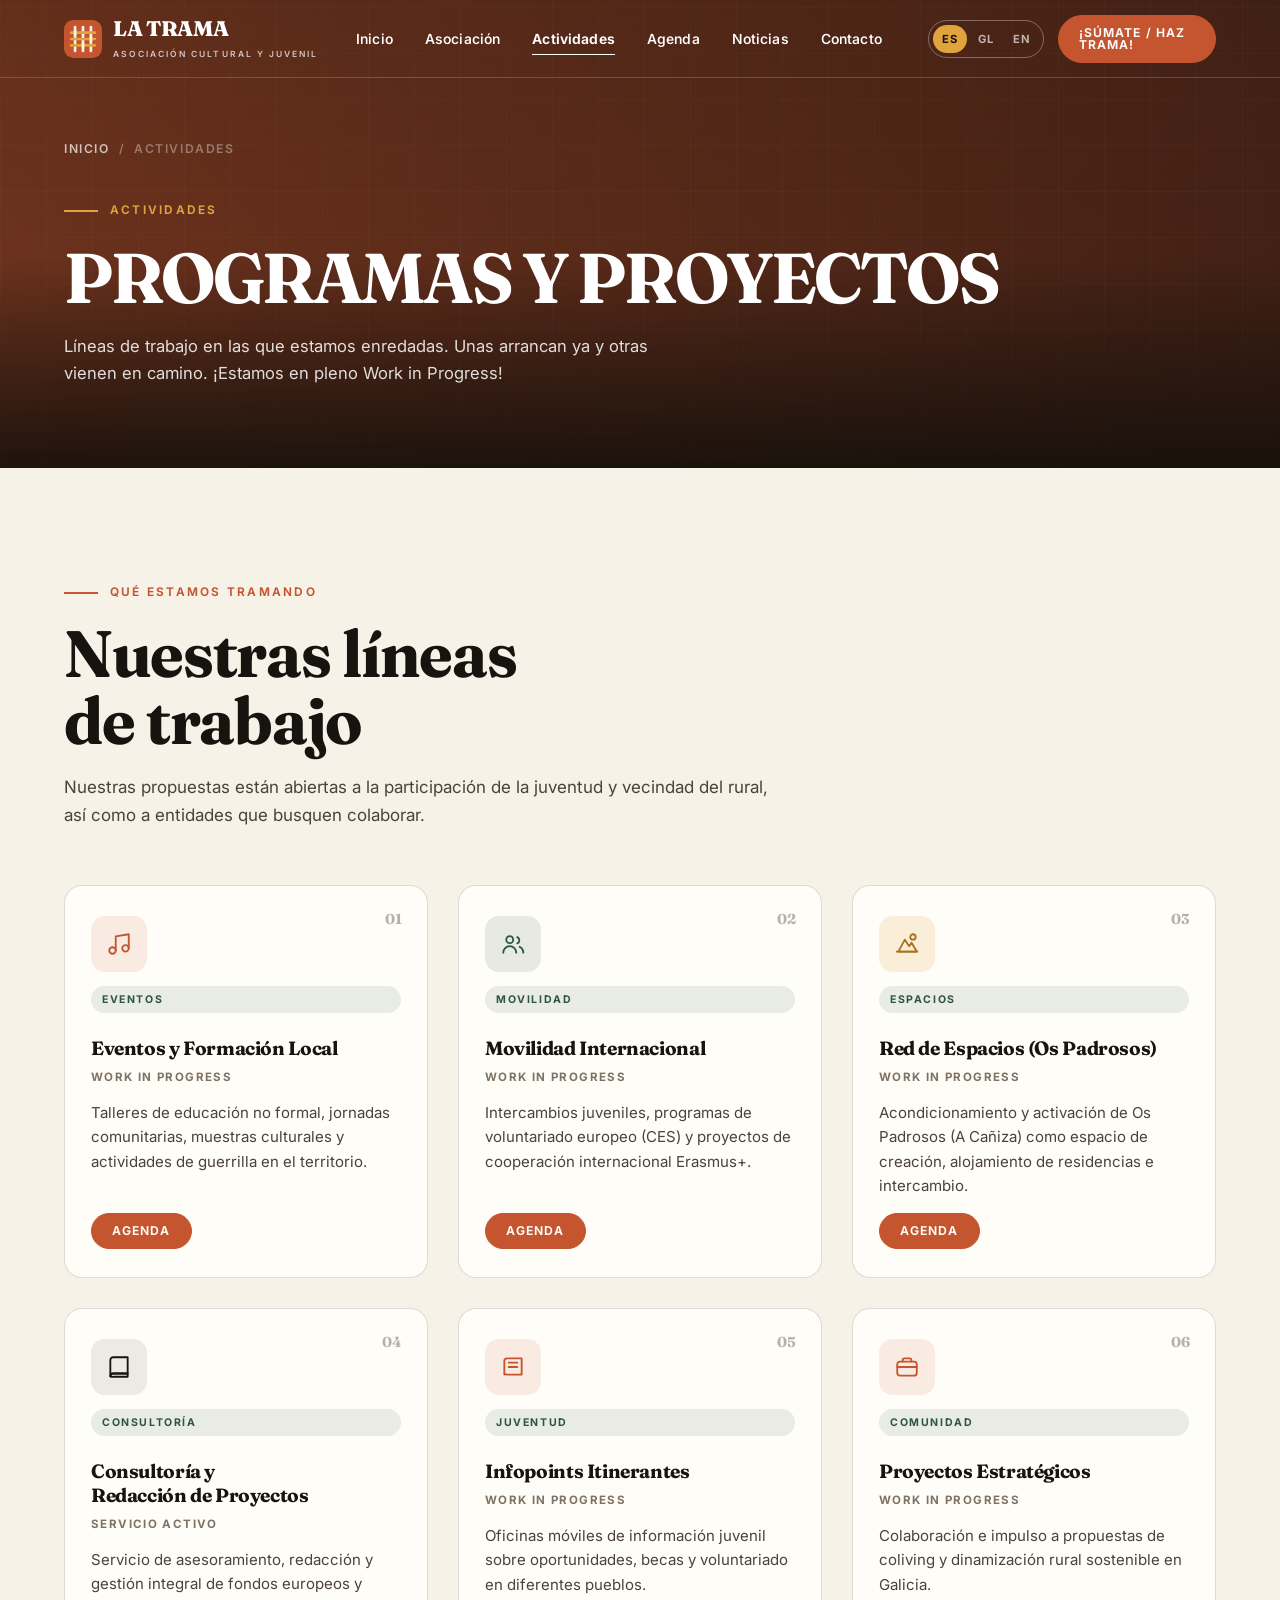
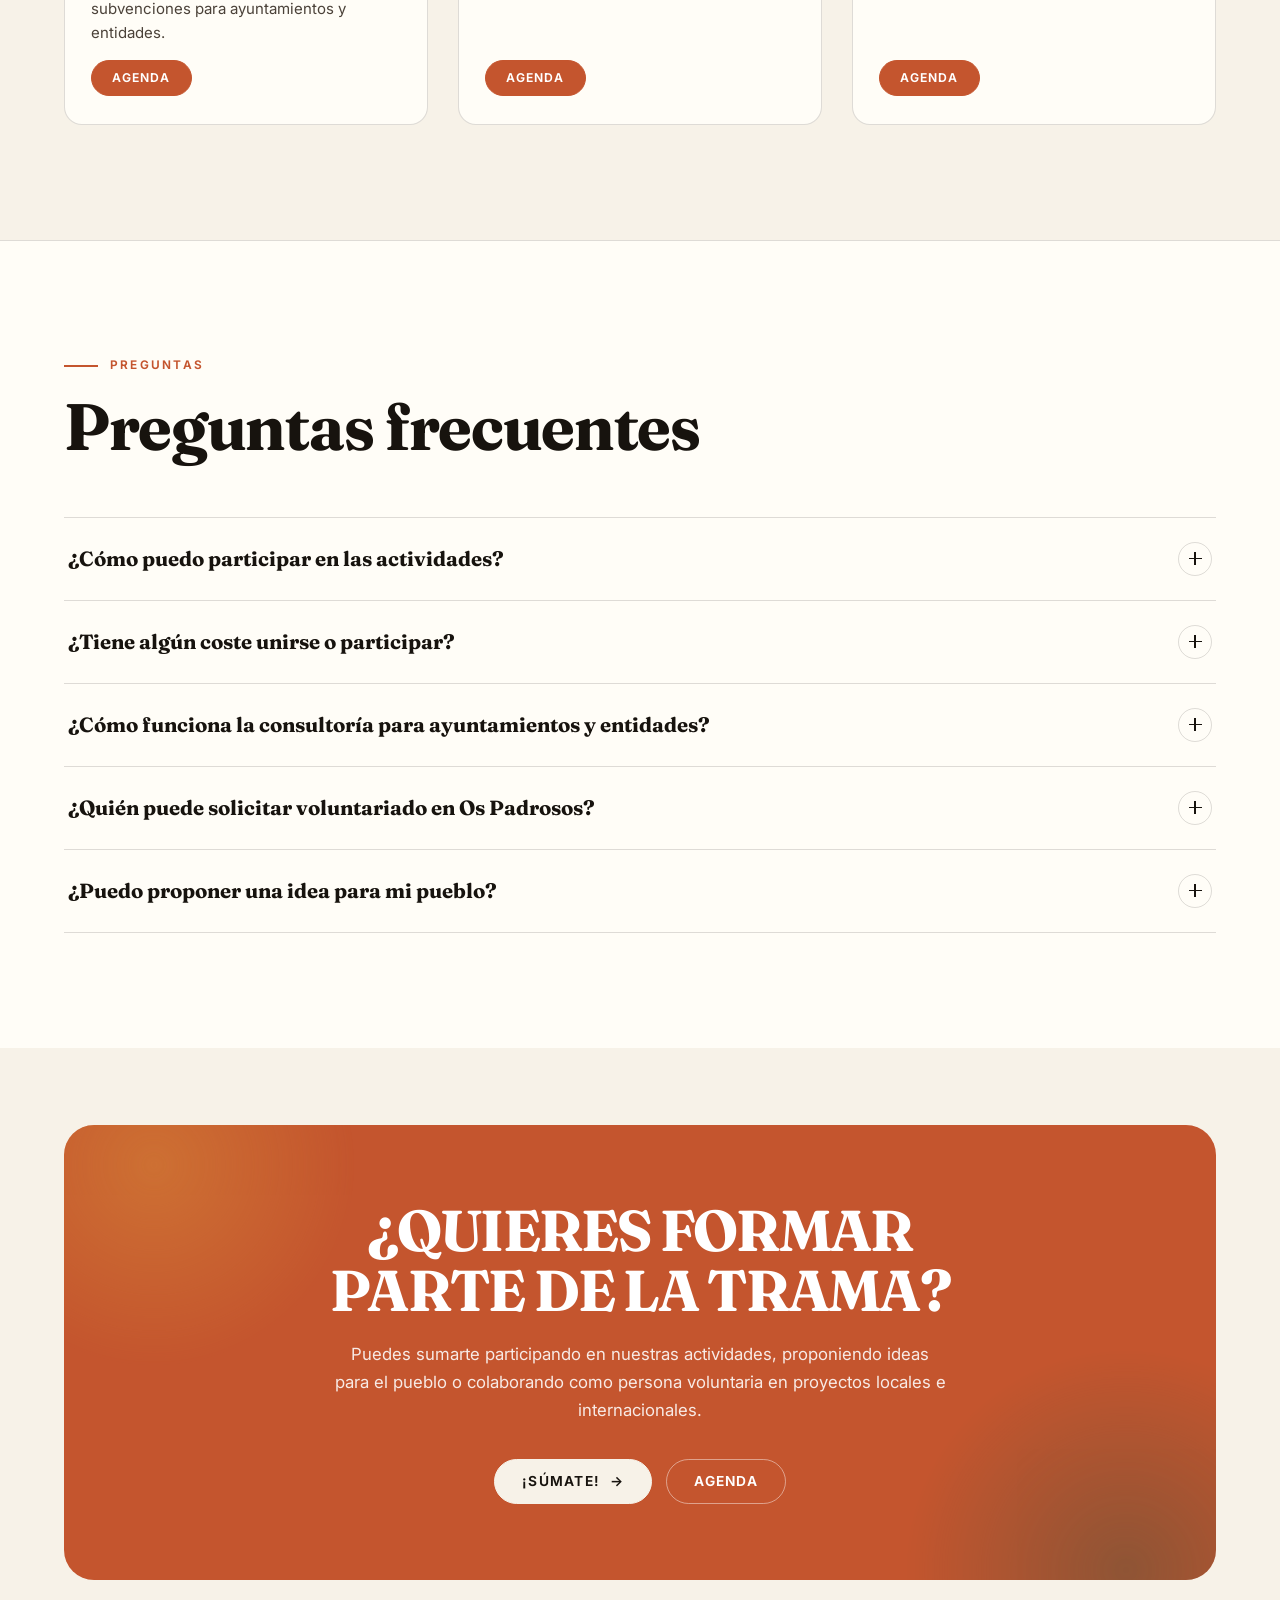
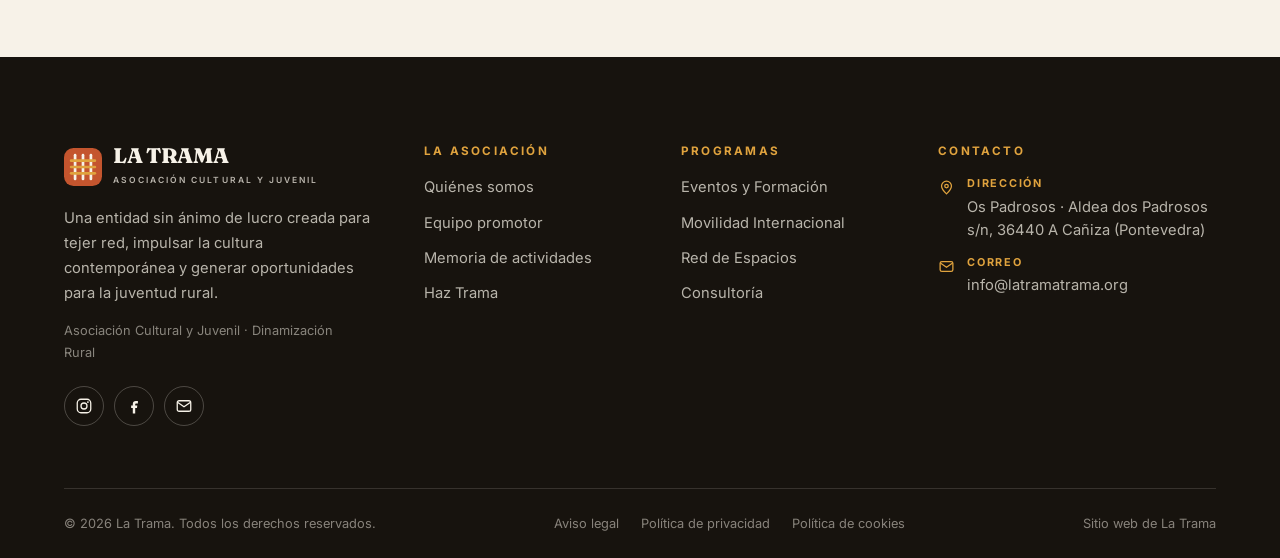
==== commit c3f902d3: "Actualitza textos ES/GL/EN i ajusta contingut (reescriptura de l'autora) - i18n: 781 valors actualit" ====
--- a/actividades.html
+++ b/actividades.html
@@ -62,7 +62,7 @@
   <a class="mobile-menu__link" href="noticias.html" style="--i:4"><span data-i18n="nav.news">Noticias</span><span class="n" data-i18n="nav.num05">05</span></a>
   <a class="mobile-menu__link" href="contacto.html" style="--i:5"><span data-i18n="nav.contact">Contacto</span><span class="n" data-i18n="nav.num06">06</span></a>
   <div class="mobile-menu__foot">
-    <span data-i18n="nav.write">¿Hablamos? Escríbenos a hola@latrama.org</span>
+    <span data-i18n="nav.write">¿Hablamos? Escríbenos a info@latramatrama.org</span>
     <a class="btn btn--light btn--sm" href="contacto.html" data-i18n="nav.cta">Hazte socio/a</a>
   </div>
 </div>
@@ -289,8 +289,7 @@
         <h4 data-i18n="footer.contact">Contacto</h4>
         <ul>
           <li><svg width="17" height="17" viewBox="0 0 24 24" fill="none" stroke="currentColor" stroke-width="1.8" aria-hidden="true"><path d="M12 21s7-6.3 7-11a7 7 0 1 0-14 0c0 4.7 7 11 7 11z"/><circle cx="12" cy="10" r="2.5"/></svg><span><b data-i18n="footer.address.label">Dirección</b><span data-i18n="footer.address.value">Rúa do Prado, 14 · 27600 Vilalba (Lugo)</span></span></li>
-          <li><svg width="17" height="17" viewBox="0 0 24 24" fill="none" stroke="currentColor" stroke-width="1.8" aria-hidden="true"><path d="M6.5 3.5h3l1.5 4-2 1.5a12 12 0 0 0 6 6l1.5-2 4 1.5v3a2 2 0 0 1-2.2 2A16.5 16.5 0 0 1 4.5 5.7 2 2 0 0 1 6.5 3.5z" stroke-linejoin="round"/></svg><span><b data-i18n="footer.phone.label">Teléfono</b><a href="tel:+34658123456">+34 658 123 456</a></span></li>
-          <li><svg width="17" height="17" viewBox="0 0 24 24" fill="none" stroke="currentColor" stroke-width="1.8" aria-hidden="true"><rect x="3" y="5" width="18" height="14" rx="2.5"/><path d="m3.8 7.4 8.2 5.6 8.2-5.6" stroke-linecap="round"/></svg><span><b data-i18n="footer.email.label">Correo</b><a href="mailto:hola@latrama.org">hola@latrama.org</a></span></li>
+          <li><svg width="17" height="17" viewBox="0 0 24 24" fill="none" stroke="currentColor" stroke-width="1.8" aria-hidden="true"><rect x="3" y="5" width="18" height="14" rx="2.5"/><path d="m3.8 7.4 8.2 5.6 8.2-5.6" stroke-linecap="round"/></svg><span><b data-i18n="footer.email.label">Correo</b><a href="mailto:info@latramatrama.org">info@latramatrama.org</a></span></li>
         </ul>
       </div>
     </div>
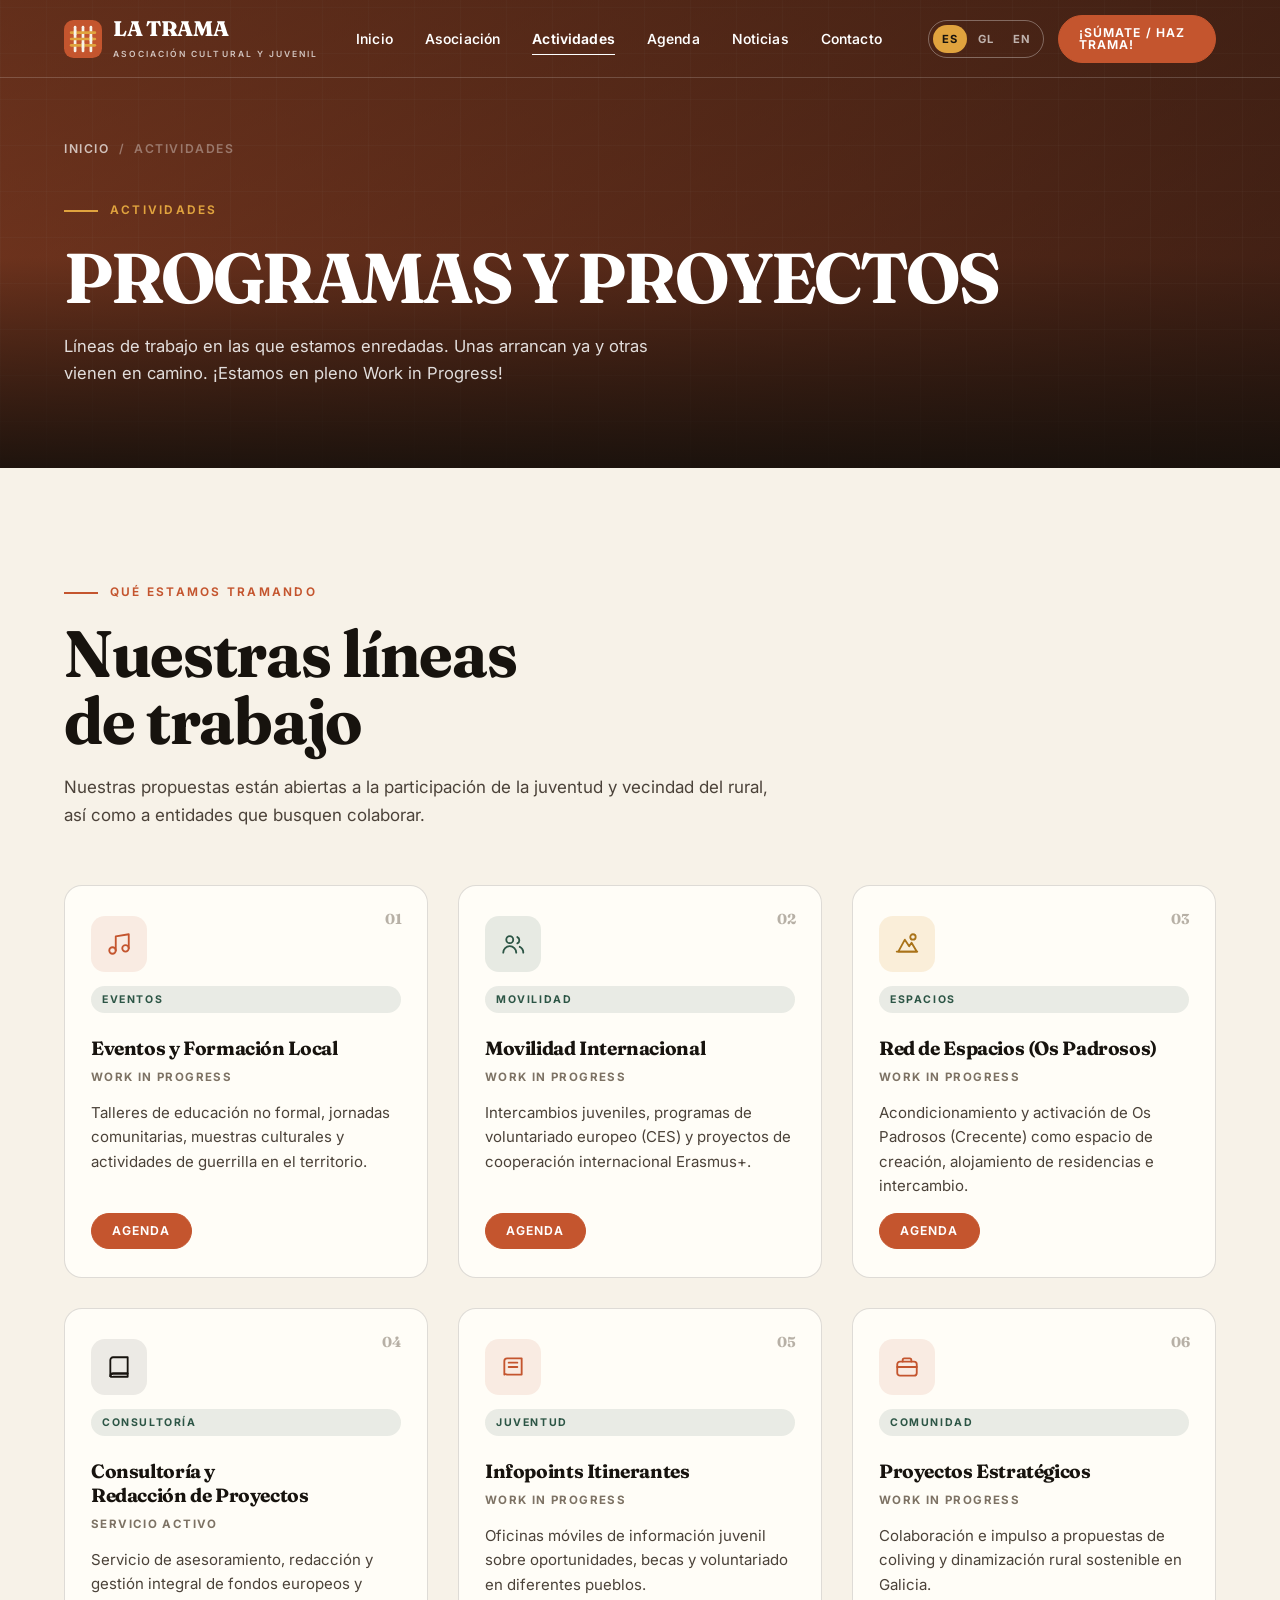
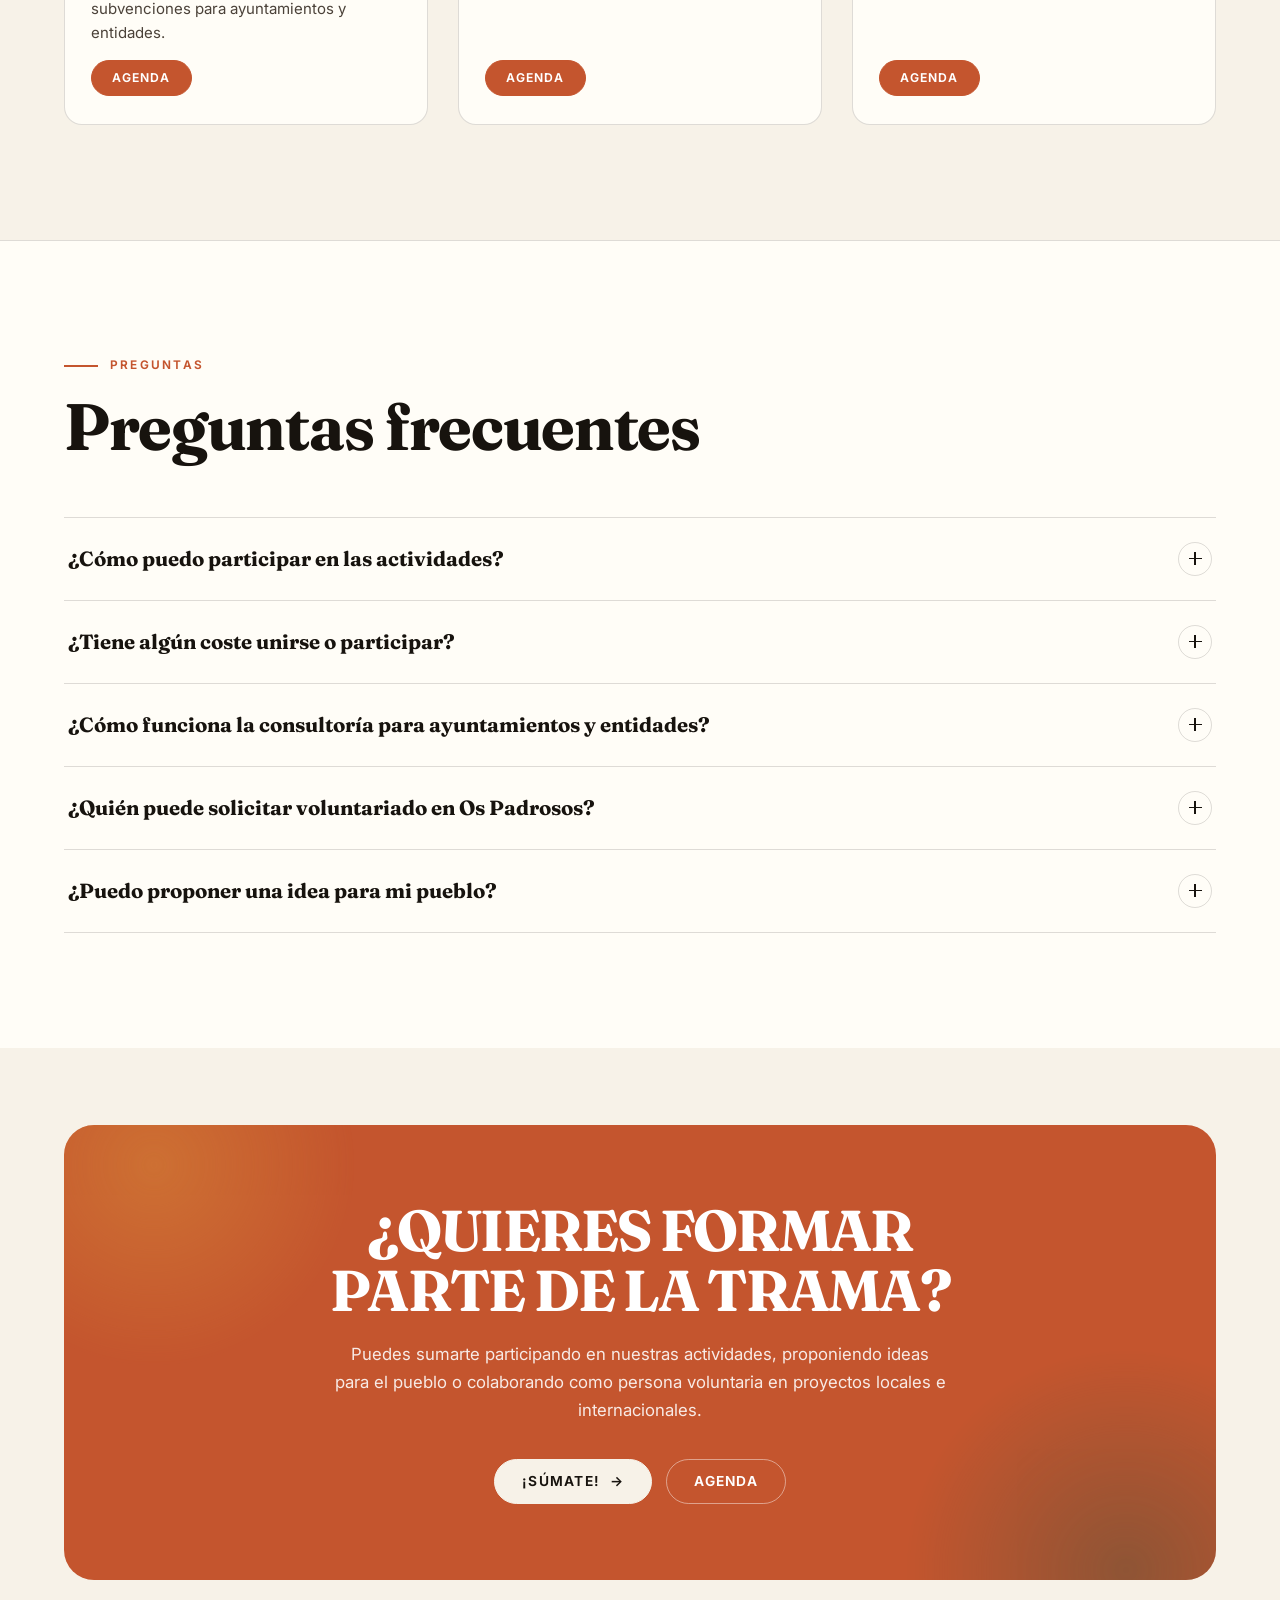
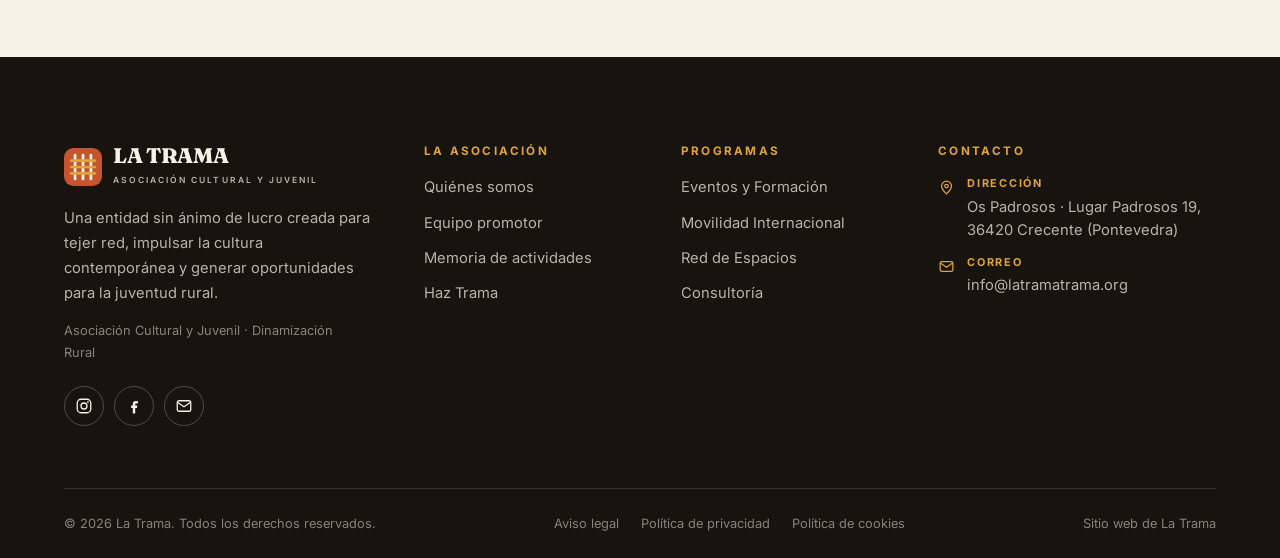
==== commit 896352c1: "Adresa Os Padrosos/Crecente, fora Vilalba, traduir Red/Entidades, Arraiane(s)" ====
--- a/actividades.html
+++ b/actividades.html
@@ -288,7 +288,7 @@
       <div class="footer-col footer-contact">
         <h4 data-i18n="footer.contact">Contacto</h4>
         <ul>
-          <li><svg width="17" height="17" viewBox="0 0 24 24" fill="none" stroke="currentColor" stroke-width="1.8" aria-hidden="true"><path d="M12 21s7-6.3 7-11a7 7 0 1 0-14 0c0 4.7 7 11 7 11z"/><circle cx="12" cy="10" r="2.5"/></svg><span><b data-i18n="footer.address.label">Dirección</b><span data-i18n="footer.address.value">Rúa do Prado, 14 · 27600 Vilalba (Lugo)</span></span></li>
+          <li><svg width="17" height="17" viewBox="0 0 24 24" fill="none" stroke="currentColor" stroke-width="1.8" aria-hidden="true"><path d="M12 21s7-6.3 7-11a7 7 0 1 0-14 0c0 4.7 7 11 7 11z"/><circle cx="12" cy="10" r="2.5"/></svg><span><b data-i18n="footer.address.label">Dirección</b><span data-i18n="footer.address.value">Os Padrosos · Lugar Padrosos 19, 36420 Crecente (Pontevedra)</span></span></li>
           <li><svg width="17" height="17" viewBox="0 0 24 24" fill="none" stroke="currentColor" stroke-width="1.8" aria-hidden="true"><rect x="3" y="5" width="18" height="14" rx="2.5"/><path d="m3.8 7.4 8.2 5.6 8.2-5.6" stroke-linecap="round"/></svg><span><b data-i18n="footer.email.label">Correo</b><a href="mailto:info@latramatrama.org">info@latramatrama.org</a></span></li>
         </ul>
       </div>
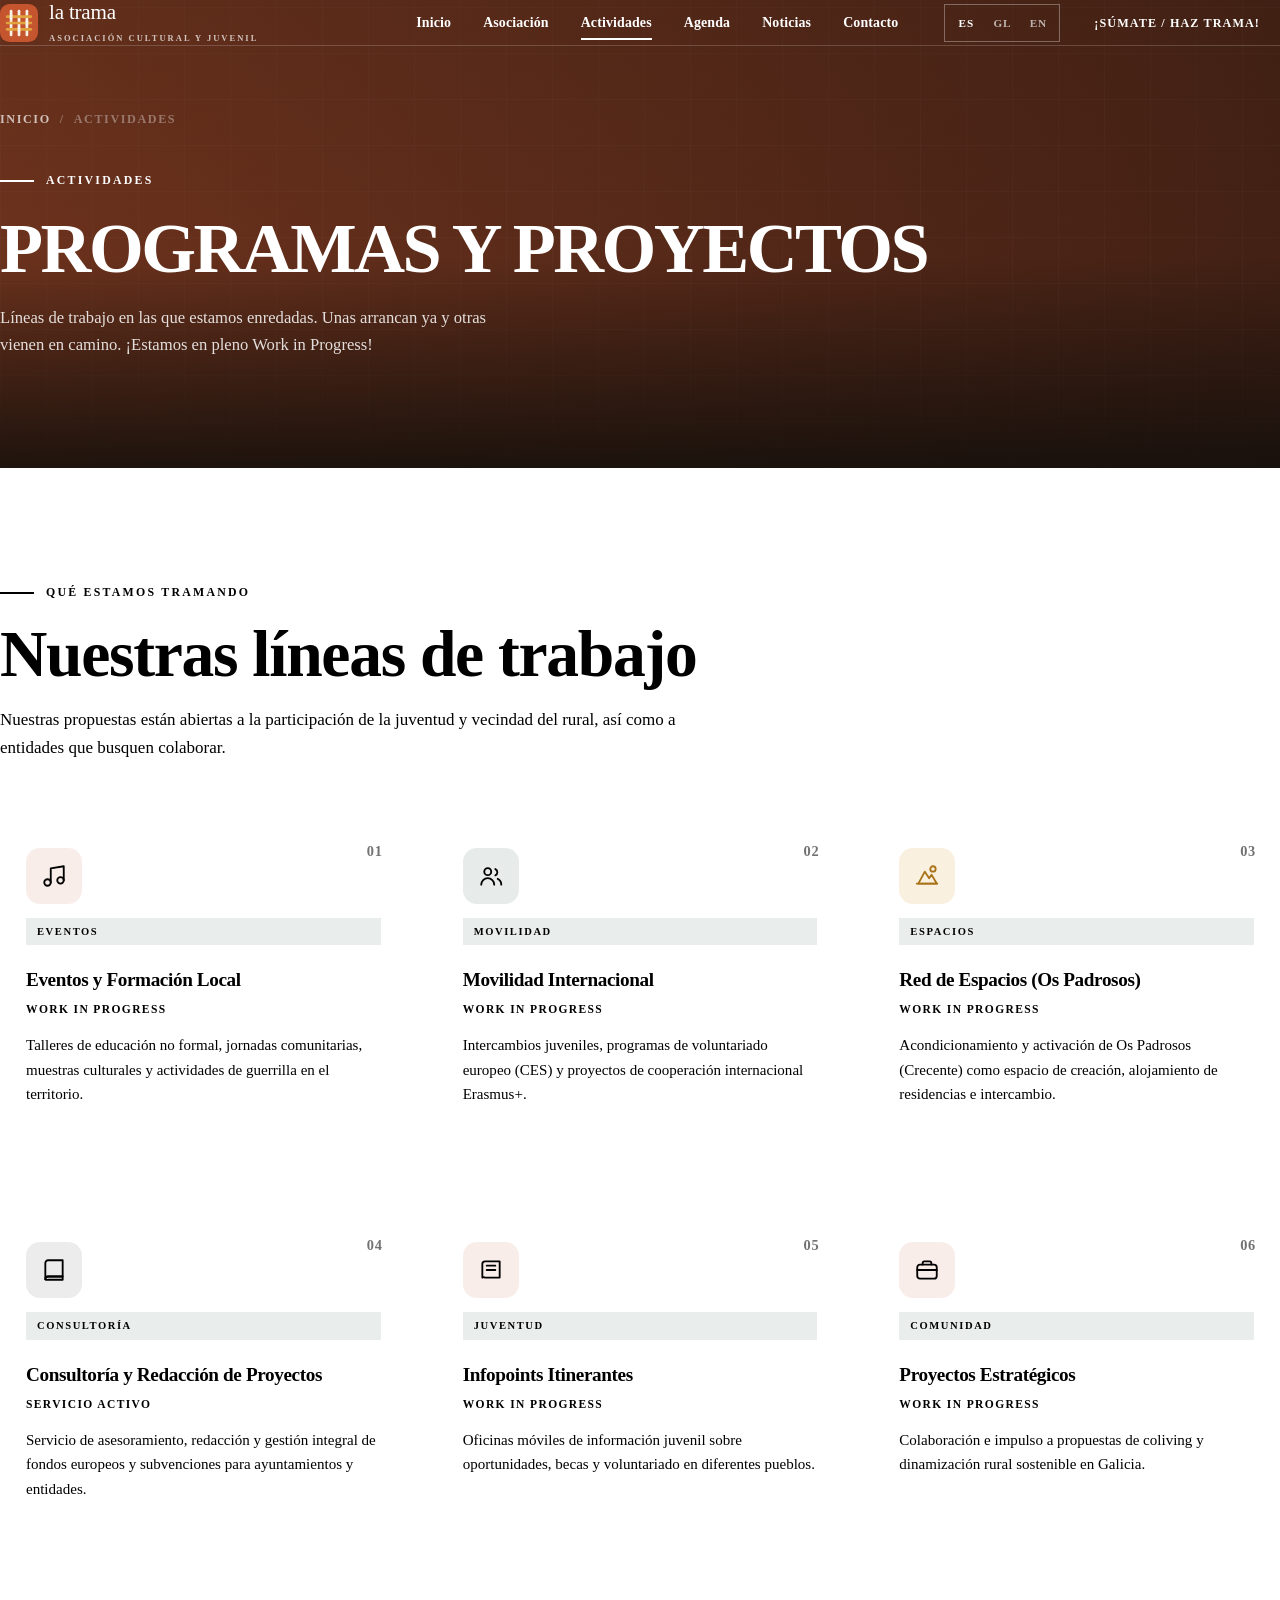
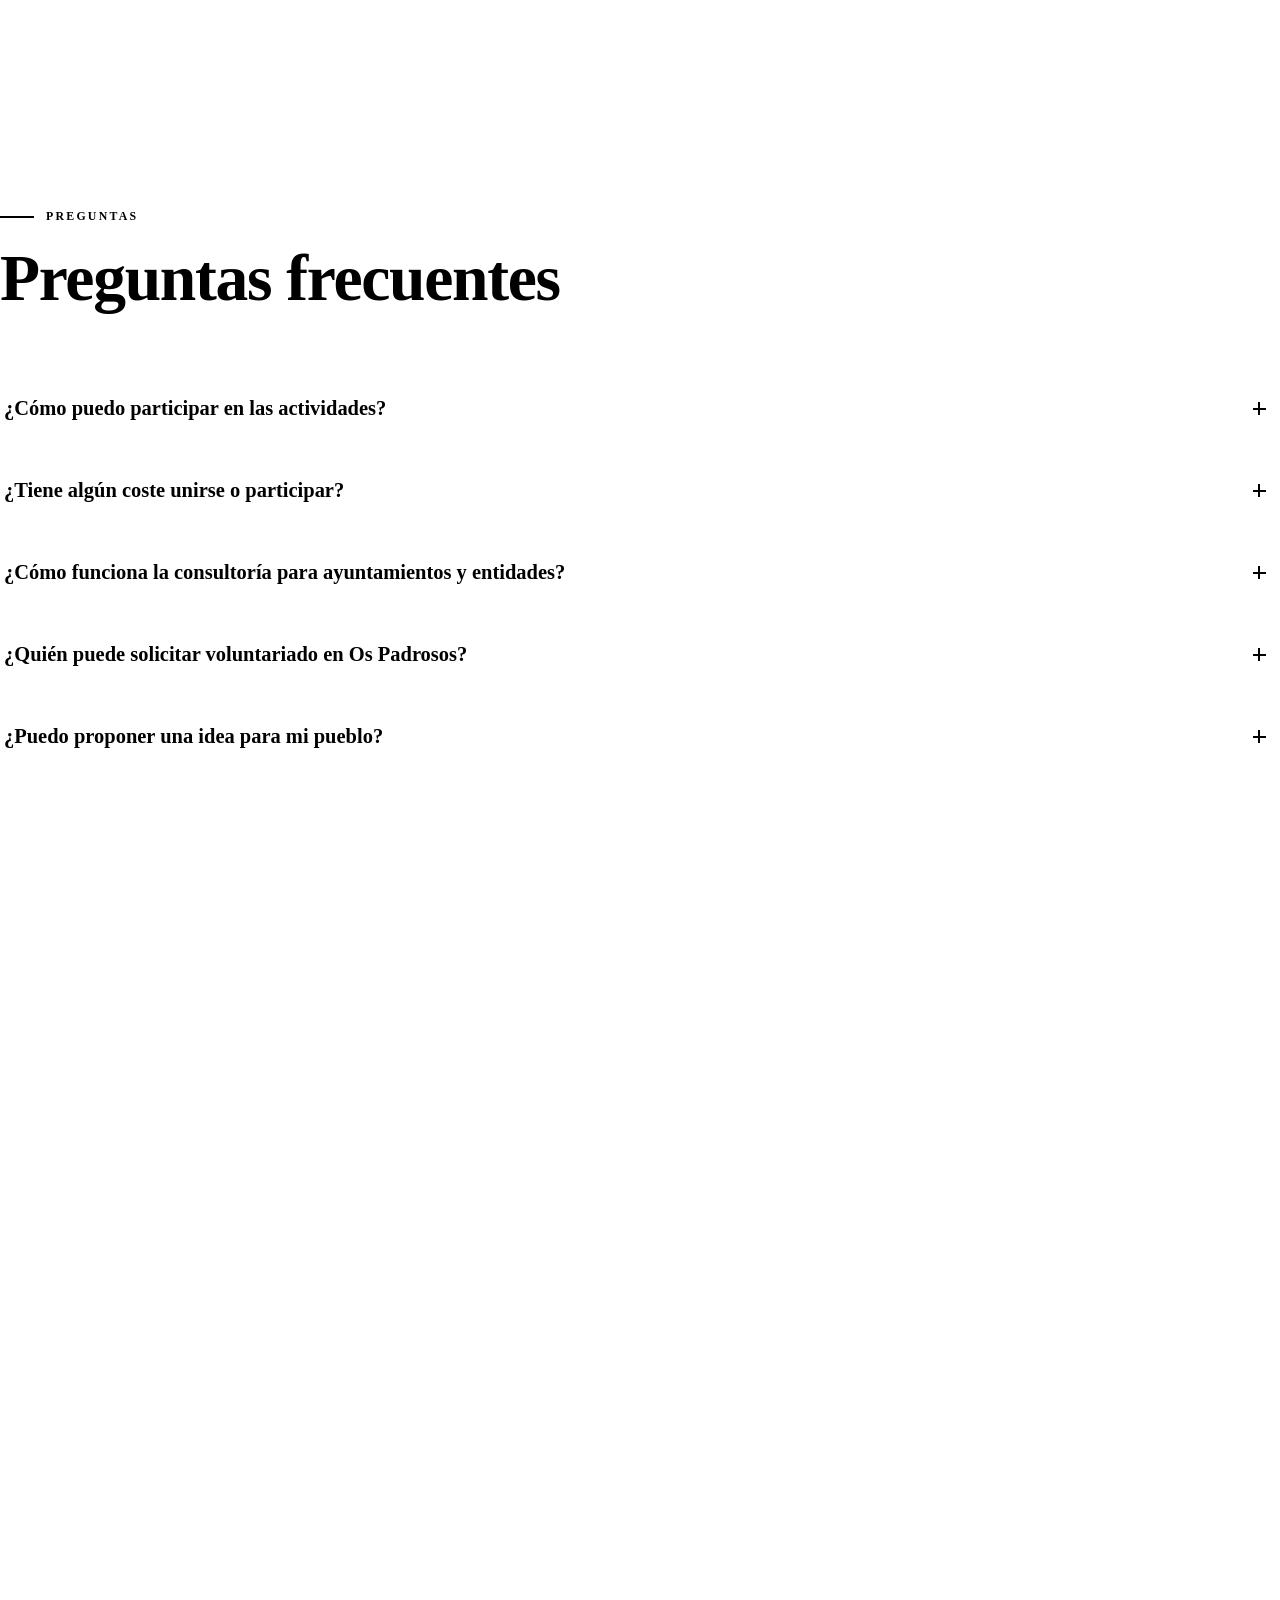
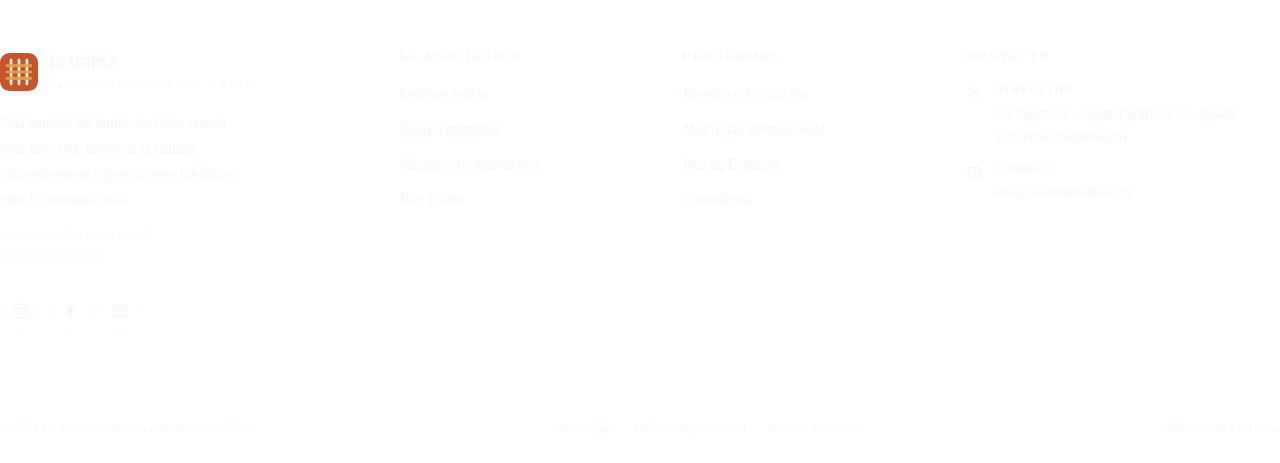
==== commit 0804e40d: "Tipografia: Quaky només per títols (brand en minúscules), fora Google Fonts" ====
--- a/actividades.html
+++ b/actividades.html
@@ -7,9 +7,6 @@
 <meta name="description" content="Actividades y programas de La Trama: cultura, juventud, dinamización rural y formación con talleres abiertos todo el año." data-i18n-content="meta.desc.prog">
 <meta name="theme-color" content="#973f1f">
 <link rel="icon" href="data:image/svg+xml,%3Csvg xmlns='http://www.w3.org/2000/svg' viewBox='0 0 48 48'%3E%3Crect width='48' height='48' rx='12' fill='%23c4552e'/%3E%3Cg stroke='%23f7f2e8' stroke-width='3.4' stroke-linecap='round'%3E%3Cpath d='M14 9v30'/%3E%3Cpath d='M24 9v30'/%3E%3Cpath d='M34 9v30'/%3E%3C/g%3E%3Cg stroke='%23e0a33e' stroke-width='3.4' stroke-linecap='round'%3E%3Cpath d='M9 16h30'/%3E%3Cpath d='M9 32h30'/%3E%3Cpath d='M9 24h30'/%3E%3C/g%3E%3C/svg%3E">
-<link rel="preconnect" href="https://fonts.googleapis.com">
-<link rel="preconnect" href="https://fonts.gstatic.com" crossorigin>
-<link href="https://fonts.googleapis.com/css2?family=Fraunces:opsz,wght@9..144,400..900&family=Inter:wght@400;500;600;700&display=swap" rel="stylesheet">
 <link rel="stylesheet" href="assets/css/style.css">
 </head>
 <body>
--- a/assets/css/style.css
+++ b/assets/css/style.css
@@ -1,4 +1,12 @@
-/* ==========================================================================
+/* Les Flos / Quaky - només per a títols */
+@font-face {
+  font-family: "Quaky";
+  src: url("../fonts/Quaky.ttf") format("truetype");
+  font-weight: 400 700;
+  font-style: normal;
+  font-display: swap;
+}
+
    LA TRAMA · Asociación Cultural y Juvenil / Espacio de Dinamización Rural
    Sistema de diseño — hoja de estilos principal
    ========================================================================== */
@@ -36,7 +44,7 @@
   --r-pill: 999px;
 
   /* Tipografía */
-  --font-display: "Fraunces", "Iowan Old Style", Georgia, "Times New Roman", serif;
+  --font-display: "Quaky", "Iowan Old Style", Georgia, "Times New Roman", serif;
   --font-sans: "Inter", -apple-system, BlinkMacSystemFont, "Segoe UI", Roboto,
     Helvetica, Arial, sans-serif;
 
@@ -454,10 +462,10 @@
 .brand__name {
   font-family: var(--font-display);
   font-size: 1.32rem;
-  font-weight: 800;
-  letter-spacing: -0.015em;
+  font-weight: 400;
+  letter-spacing: -0.01em;
   line-height: 1;
-  text-transform: uppercase;
+  text-transform: lowercase;
 }
 
 .brand__sub {
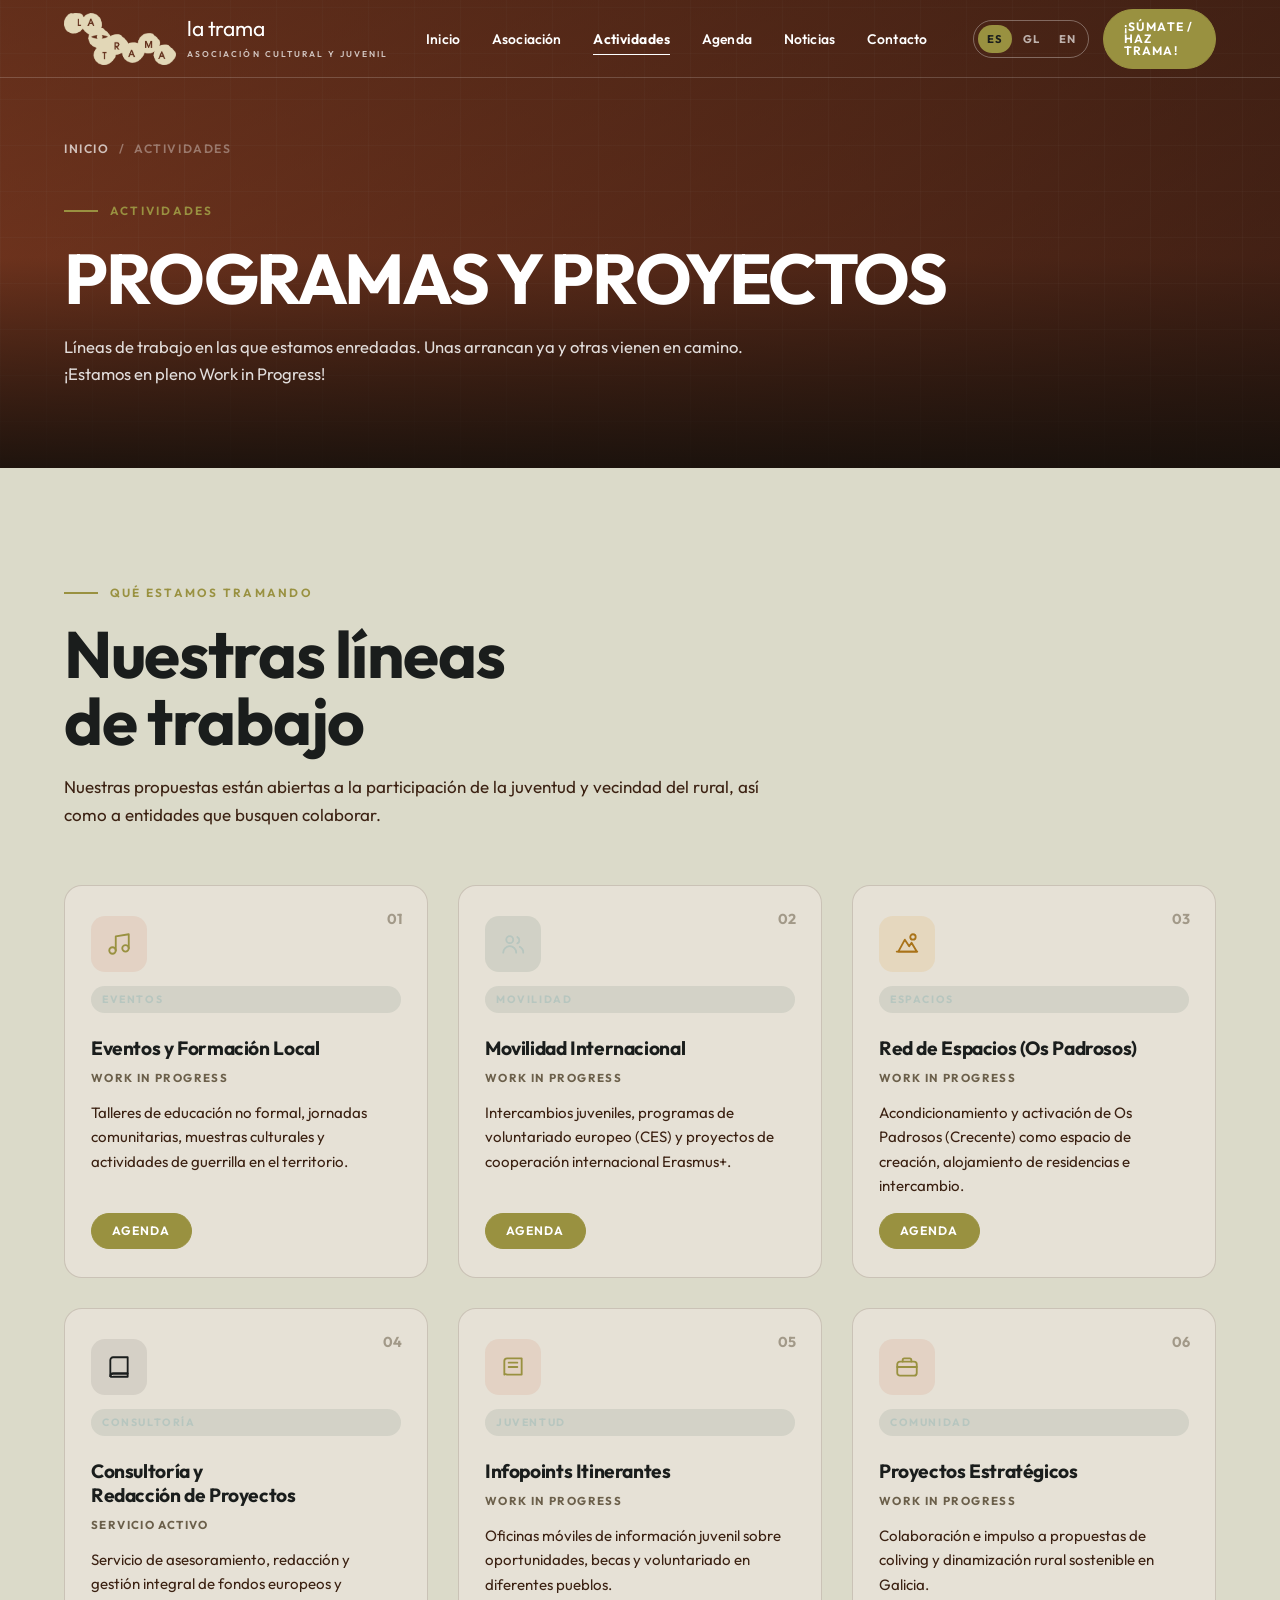
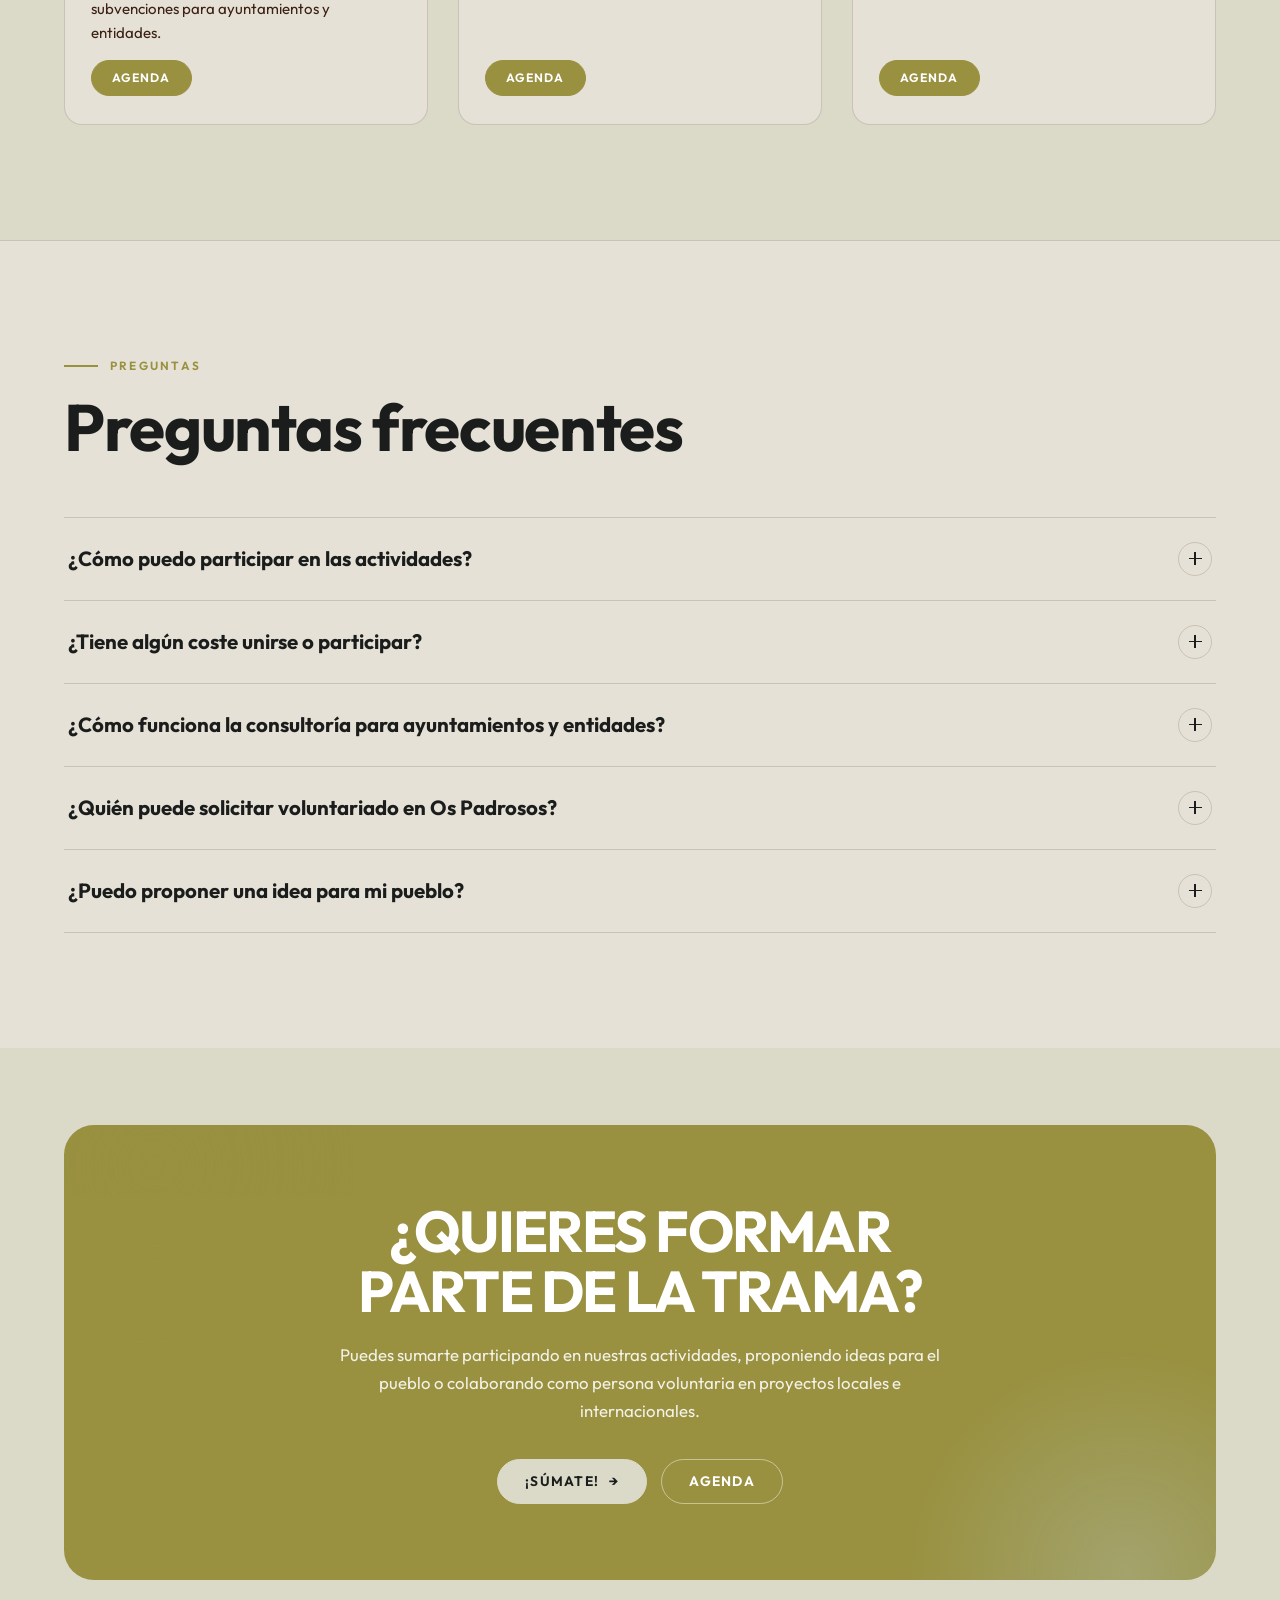
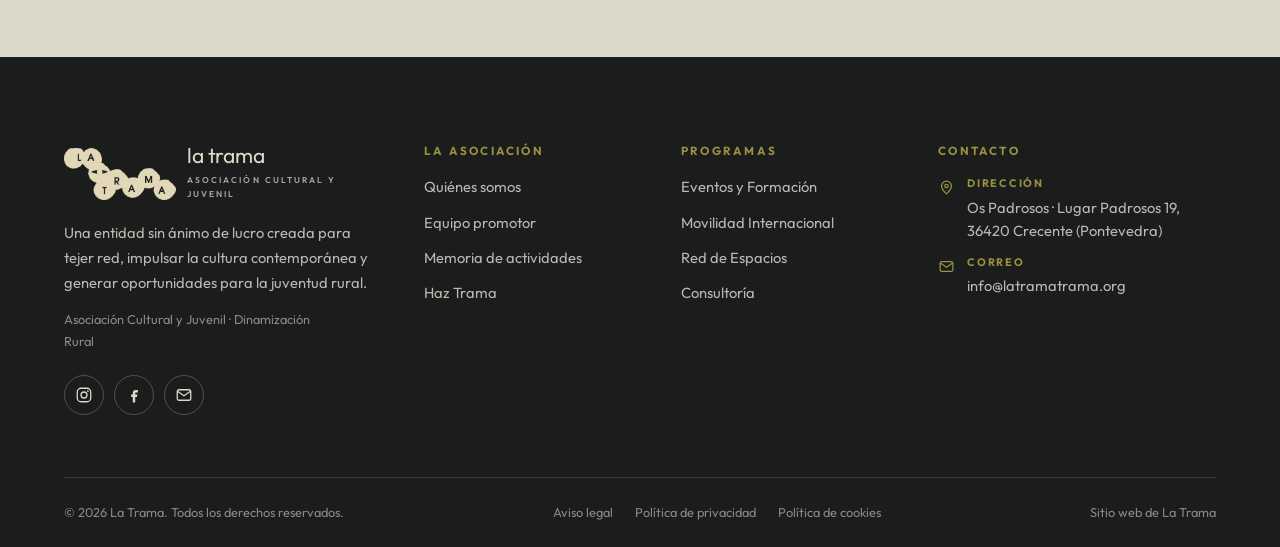
==== commit 76966ab4: "Identitat: logo LOGO00016 + Outfit" ====
--- a/actividades.html
+++ b/actividades.html
@@ -16,12 +16,7 @@
 <header class="site-header">
   <div class="header-inner">
     <a class="brand" href="index.html" aria-label="La Trama">
-      <svg class="brand__mark" viewBox="0 0 48 48" aria-hidden="true">
-        <rect width="48" height="48" rx="12" fill="#c4552e"/>
-        <g stroke="#f7f2e8" stroke-width="3.4" stroke-linecap="round"><path d="M14 9v30"/><path d="M24 9v30"/><path d="M34 9v30"/></g>
-        <g stroke="#e0a33e" stroke-width="3.4" stroke-linecap="round"><path d="M9 16h30"/><path d="M9 24h30"/><path d="M9 32h30"/></g>
-        <g stroke="#f7f2e8" stroke-width="3.4" stroke-linecap="round"><path d="M14 14v4"/><path d="M24 30v4"/><path d="M34 22v4"/></g>
-      </svg>
+      <img class="brand__logo" src="assets/img/logo-latrama.png" alt="La Trama" width="112" height="52" loading="eager">
       <span>
         <span class="brand__name" data-i18n="brand.name">La Trama</span>
         <span class="brand__sub" data-i18n="brand.sub">Dinamización Rural</span>
@@ -241,17 +236,13 @@
   <div class="container">
     <div class="footer-grid">
       <div class="footer-brand">
-        <a class="brand" href="index.html">
-          <svg class="brand__mark" viewBox="0 0 48 48" aria-hidden="true">
-            <rect width="48" height="48" rx="12" fill="#c4552e"/>
-            <g stroke="#f7f2e8" stroke-width="3.4" stroke-linecap="round"><path d="M14 9v30"/><path d="M24 9v30"/><path d="M34 9v30"/></g>
-            <g stroke="#e0a33e" stroke-width="3.4" stroke-linecap="round"><path d="M9 16h30"/><path d="M9 24h30"/><path d="M9 32h30"/></g>
-          </svg>
-          <span>
-            <span class="brand__name" data-i18n="brand.name">La Trama</span>
-            <span class="brand__sub" data-i18n="brand.sub">Dinamización Rural</span>
-          </span>
-        </a>
+        <a class="brand" href="index.html" aria-label="La Trama">
+      <img class="brand__logo" src="assets/img/logo-latrama.png" alt="La Trama" width="112" height="52" loading="eager">
+      <span>
+        <span class="brand__name" data-i18n="brand.name">La Trama</span>
+        <span class="brand__sub" data-i18n="brand.sub">Dinamización Rural</span>
+      </span>
+    </a>
         <p data-i18n="footer.about">Un espacio gestionado por vecinas y vecinos.</p>
         <p style="margin-top:14px;font-size:.8rem;opacity:.7" data-i18n="footer.tagline">Asociación Cultural y Juvenil · Espacio de Dinamización Rural</p>
 
--- a/assets/css/style.css
+++ b/assets/css/style.css
@@ -1,3 +1,40 @@
+/* Outfit (Identitat La Trama) */
+@font-face {
+  font-family: "Outfit";
+  src: url("../fonts/outfit/Outfit-VariableFont_wght.ttf") format("truetype-variations");
+  font-weight: 100 900;
+  font-style: normal;
+  font-display: swap;
+}
+@font-face {
+  font-family: "Outfit";
+  src: url("../fonts/outfit/Outfit-Regular.ttf") format("truetype");
+  font-weight: 400;
+  font-style: normal;
+  font-display: swap;
+}
+@font-face {
+  font-family: "Outfit";
+  src: url("../fonts/outfit/Outfit-Medium.ttf") format("truetype");
+  font-weight: 500;
+  font-style: normal;
+  font-display: swap;
+}
+@font-face {
+  font-family: "Outfit";
+  src: url("../fonts/outfit/Outfit-SemiBold.ttf") format("truetype");
+  font-weight: 600;
+  font-style: normal;
+  font-display: swap;
+}
+@font-face {
+  font-family: "Outfit";
+  src: url("../fonts/outfit/Outfit-Bold.ttf") format("truetype");
+  font-weight: 700;
+  font-style: normal;
+  font-display: swap;
+}
+
 /* Les Flos / Quaky - només per a títols */
 @font-face {
   font-family: "Quaky";
@@ -7,6 +44,8 @@
   font-display: swap;
 }
 
+
+/*
    LA TRAMA · Asociación Cultural y Juvenil / Espacio de Dinamización Rural
    Sistema de diseño — hoja de estilos principal
    ========================================================================== */
@@ -16,20 +55,20 @@
    -------------------------------------------------------------------------- */
 :root {
   /* Color */
-  --ink: #17130e;
-  --ink-2: #4b4239;
-  --ink-3: #7d7264;
-  --cream: #f7f2e8;
-  --cream-2: #efe6d6;
-  --paper: #fffdf7;
-  --terra: #c4552e;
-  --terra-dk: #973f1f;
-  --forest: #2c5545;
-  --forest-dk: #1d3a2f;
-  --ochre: #e0a33e;
-  --clay: #e6d4b9;
-  --line: rgba(23, 19, 14, 0.14);
-  --line-soft: rgba(23, 19, 14, 0.08);
+  --ink: #1A1D1C;
+  --ink-2: #3B2112;
+  --ink-3: #6b5f4a;
+  --cream: #DBDAC9;
+  --cream-2: #d3d1be;
+  --paper: #e6e1d6;
+  --terra: #999140;
+  --terra-dk: #7f7636;
+  --forest: #B7C6BF;
+  --forest-dk: #9db0a8;
+  --ochre: #999140;
+  --clay: #b9b5a3;
+  --line: rgba(59, 33, 18, 0.16);
+  --line-soft: rgba(59, 33, 18, 0.09);
 
   /* Sombras */
   --sh-1: 0 1px 2px rgba(23, 19, 14, 0.05), 0 10px 30px rgba(23, 19, 14, 0.06);
@@ -44,9 +83,8 @@
   --r-pill: 999px;
 
   /* Tipografía */
-  --font-display: "Quaky", "Iowan Old Style", Georgia, "Times New Roman", serif;
-  --font-sans: "Inter", -apple-system, BlinkMacSystemFont, "Segoe UI", Roboto,
-    Helvetica, Arial, sans-serif;
+  --font-display: "Outfit", -apple-system, BlinkMacSystemFont, "Segoe UI", Roboto, Helvetica, Arial, sans-serif;
+  --font-sans: "Outfit", -apple-system, BlinkMacSystemFont, "Segoe UI", Roboto, Helvetica, Arial, sans-serif;
 
   /* Medidas */
   --maxw: 1240px;
@@ -458,6 +496,14 @@
 }
 
 .brand:hover .brand__mark { transform: rotate(-90deg); }
+
+.brand__logo {
+  display: block;
+  height: 52px;
+  width: auto;
+  max-width: 140px;
+  object-fit: contain;
+}
 
 .brand__name {
   font-family: var(--font-display);
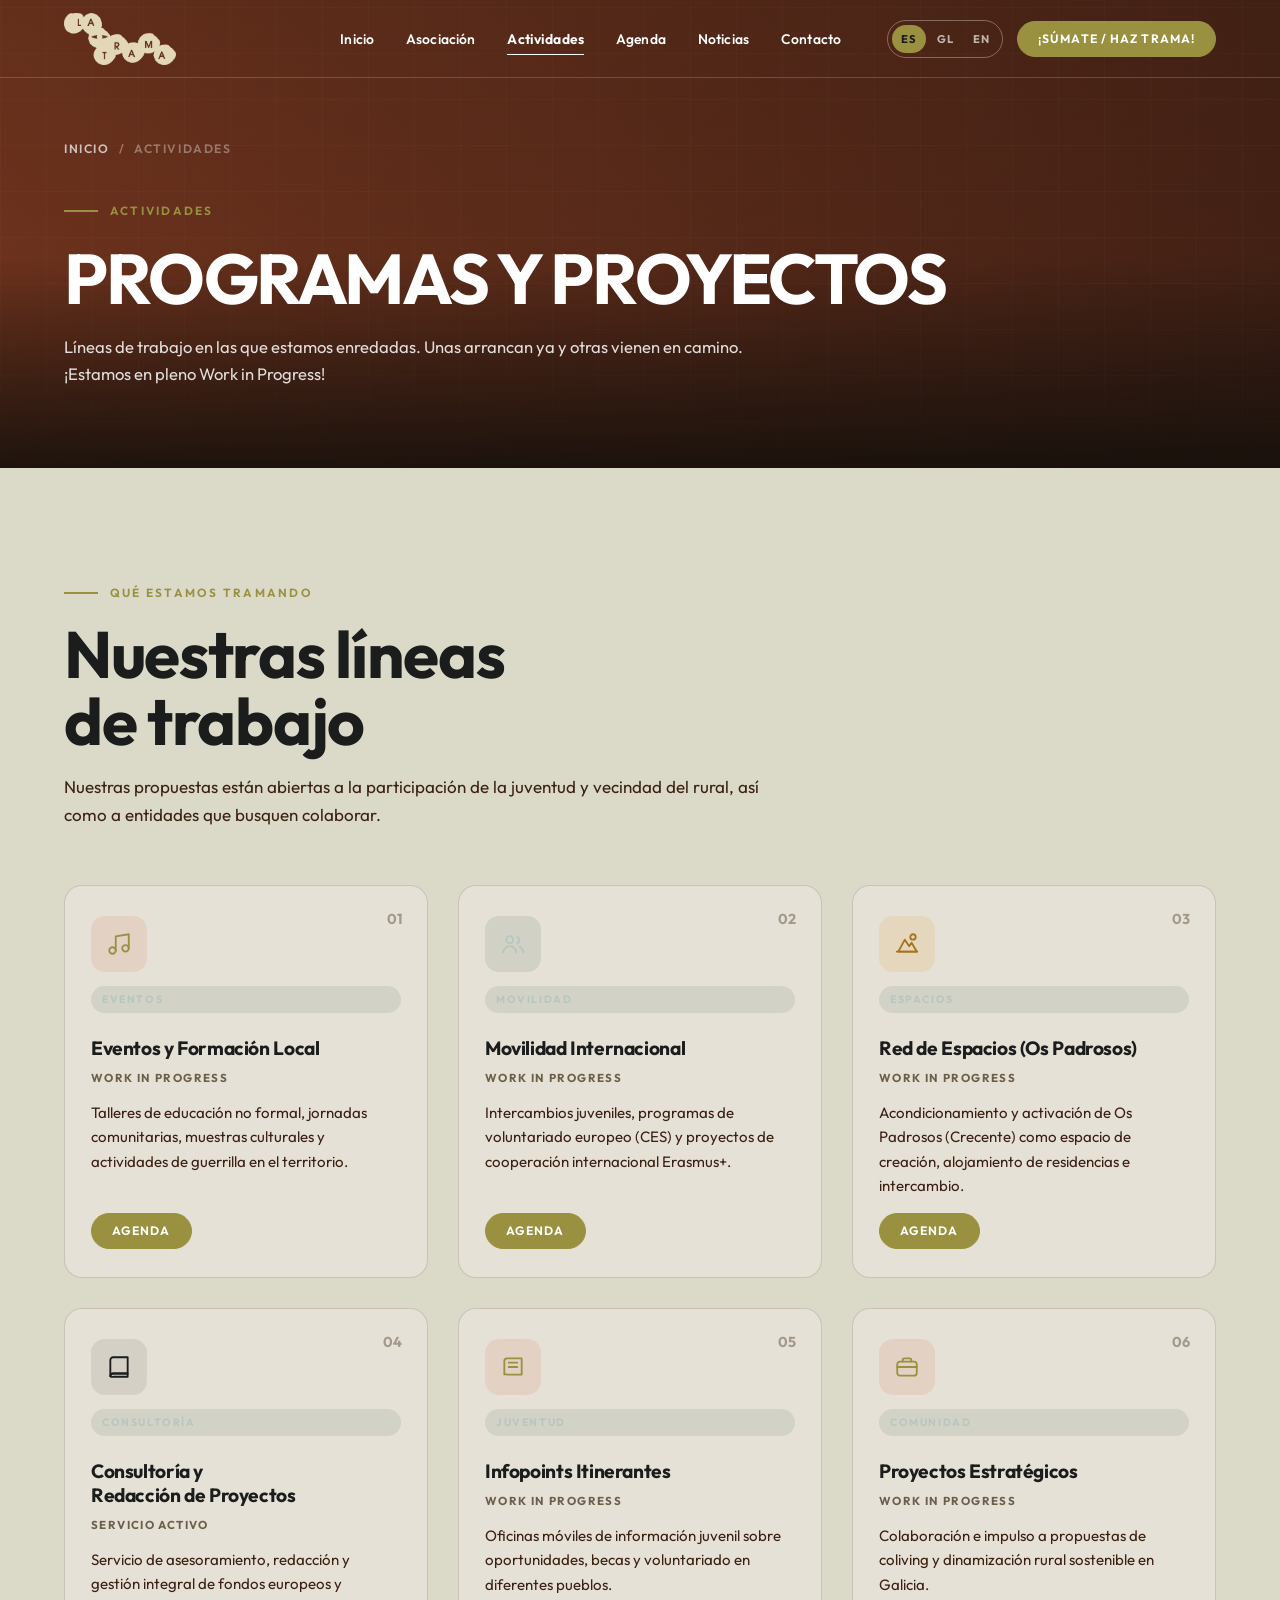
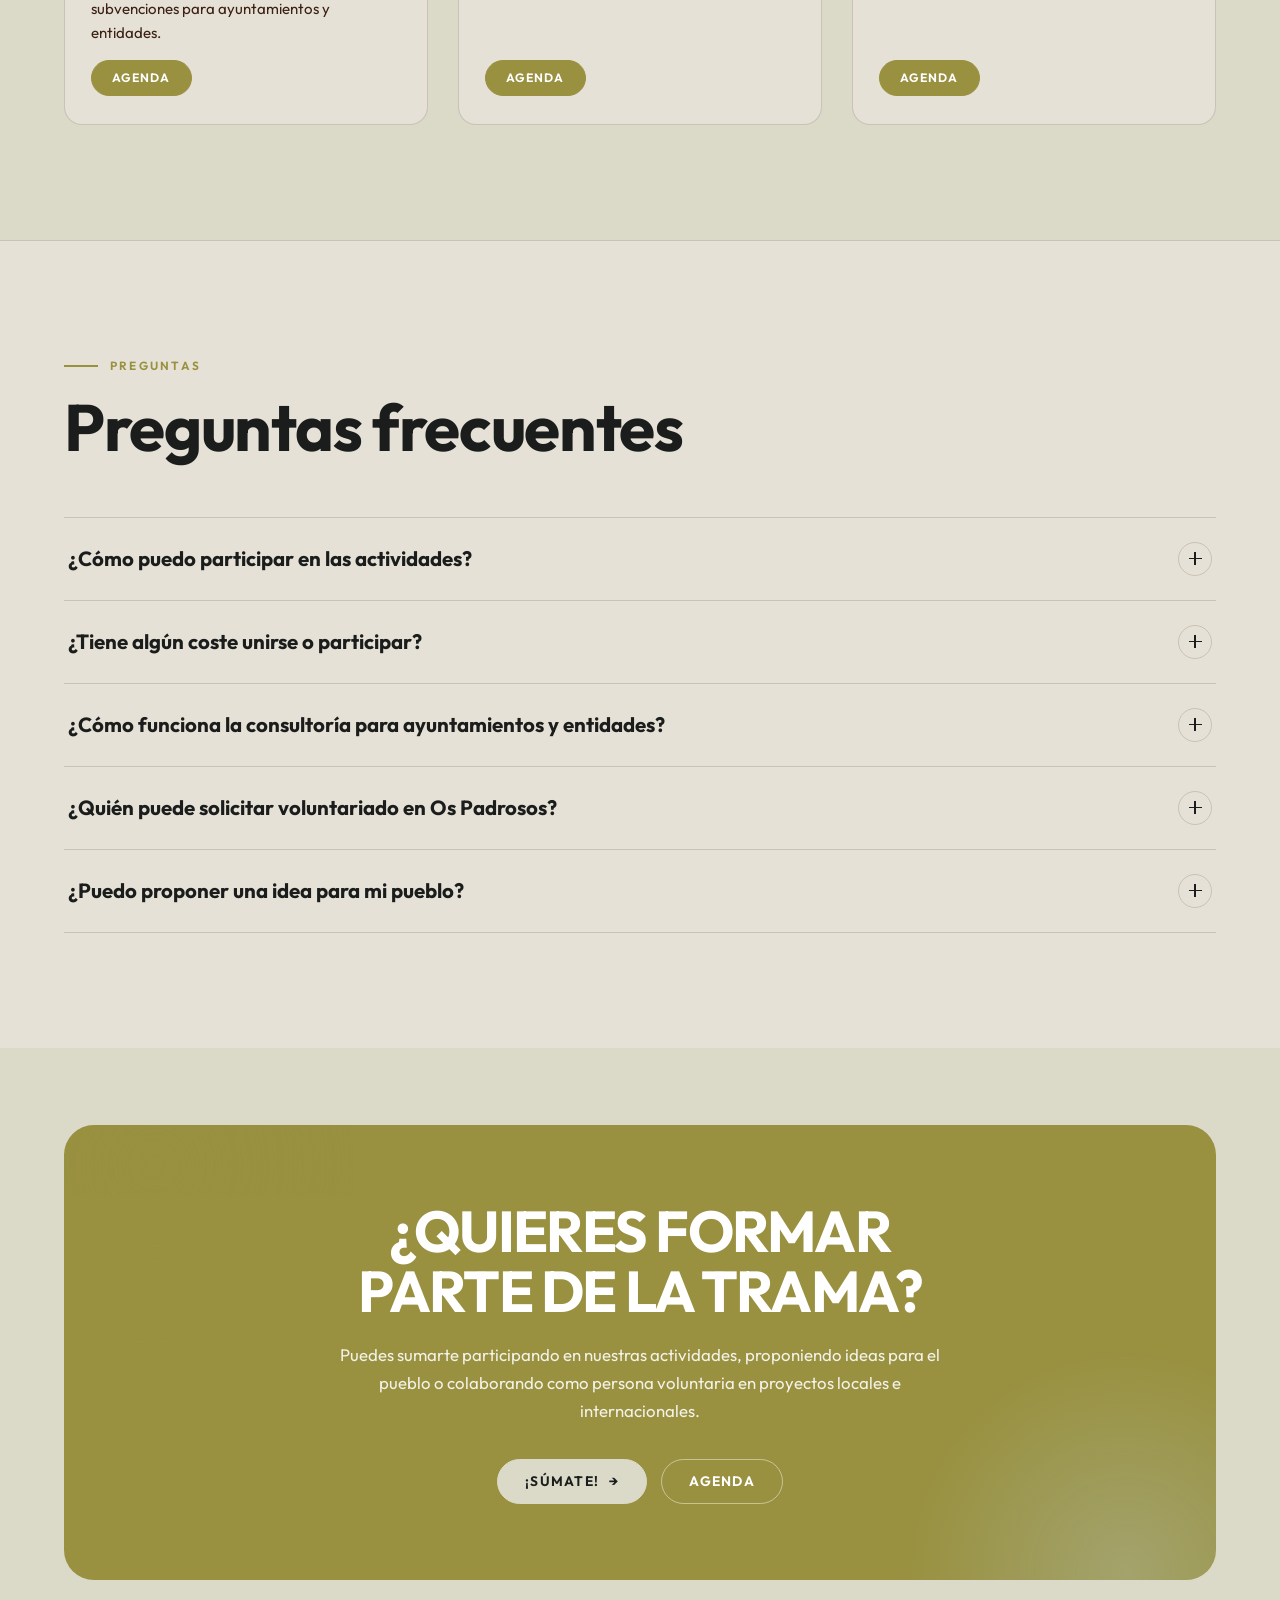
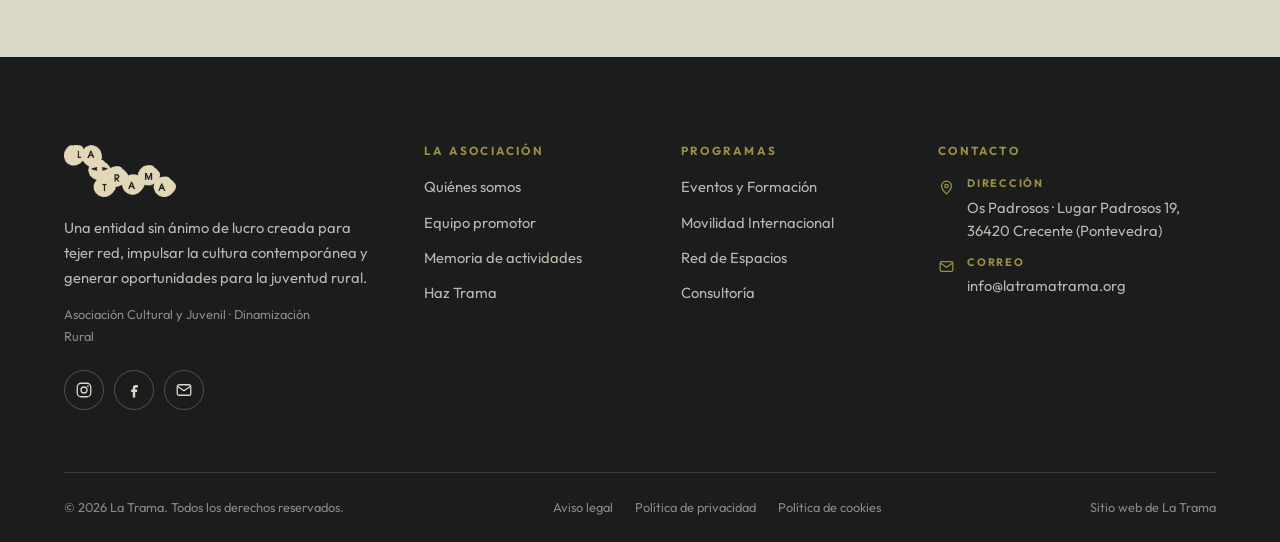
==== commit 8321bd14: "Header: només logotip LOGO00016 (sense text la trama)" ====
--- a/actividades.html
+++ b/actividades.html
@@ -1,6 +1,8 @@
 <!DOCTYPE html>
 <html lang="es">
 <head>
+  <link rel="icon" href="assets/img/favicon.png" type="image/png">
+  <link rel="shortcut icon" href="assets/img/favicon.png">
 <meta charset="utf-8">
 <meta name="viewport" content="width=device-width, initial-scale=1">
 <title data-i18n-title="meta.title">La Trama · Asociación Cultural y Juvenil y Espacio de Dinamización Rural</title>
@@ -17,10 +19,6 @@
   <div class="header-inner">
     <a class="brand" href="index.html" aria-label="La Trama">
       <img class="brand__logo" src="assets/img/logo-latrama.png" alt="La Trama" width="112" height="52" loading="eager">
-      <span>
-        <span class="brand__name" data-i18n="brand.name">La Trama</span>
-        <span class="brand__sub" data-i18n="brand.sub">Dinamización Rural</span>
-      </span>
     </a>
 
     <nav class="nav" aria-label="Principal">
@@ -40,8 +38,9 @@
       </div>
       <a class="btn btn--sm" href="contacto.html" data-i18n="nav.cta">Hazte socio/a</a>
       <button class="burger" type="button" aria-label="Menú" aria-controls="mobile-menu" aria-expanded="false" data-i18n-aria="nav.menu">
-        <span></span><span></span><span></span>
-      </button>
+    
+    
+    </button>
     </div>
   </div>
 </header>
@@ -238,10 +237,6 @@
       <div class="footer-brand">
         <a class="brand" href="index.html" aria-label="La Trama">
       <img class="brand__logo" src="assets/img/logo-latrama.png" alt="La Trama" width="112" height="52" loading="eager">
-      <span>
-        <span class="brand__name" data-i18n="brand.name">La Trama</span>
-        <span class="brand__sub" data-i18n="brand.sub">Dinamización Rural</span>
-      </span>
     </a>
         <p data-i18n="footer.about">Un espacio gestionado por vecinas y vecinos.</p>
         <p style="margin-top:14px;font-size:.8rem;opacity:.7" data-i18n="footer.tagline">Asociación Cultural y Juvenil · Espacio de Dinamización Rural</p>
